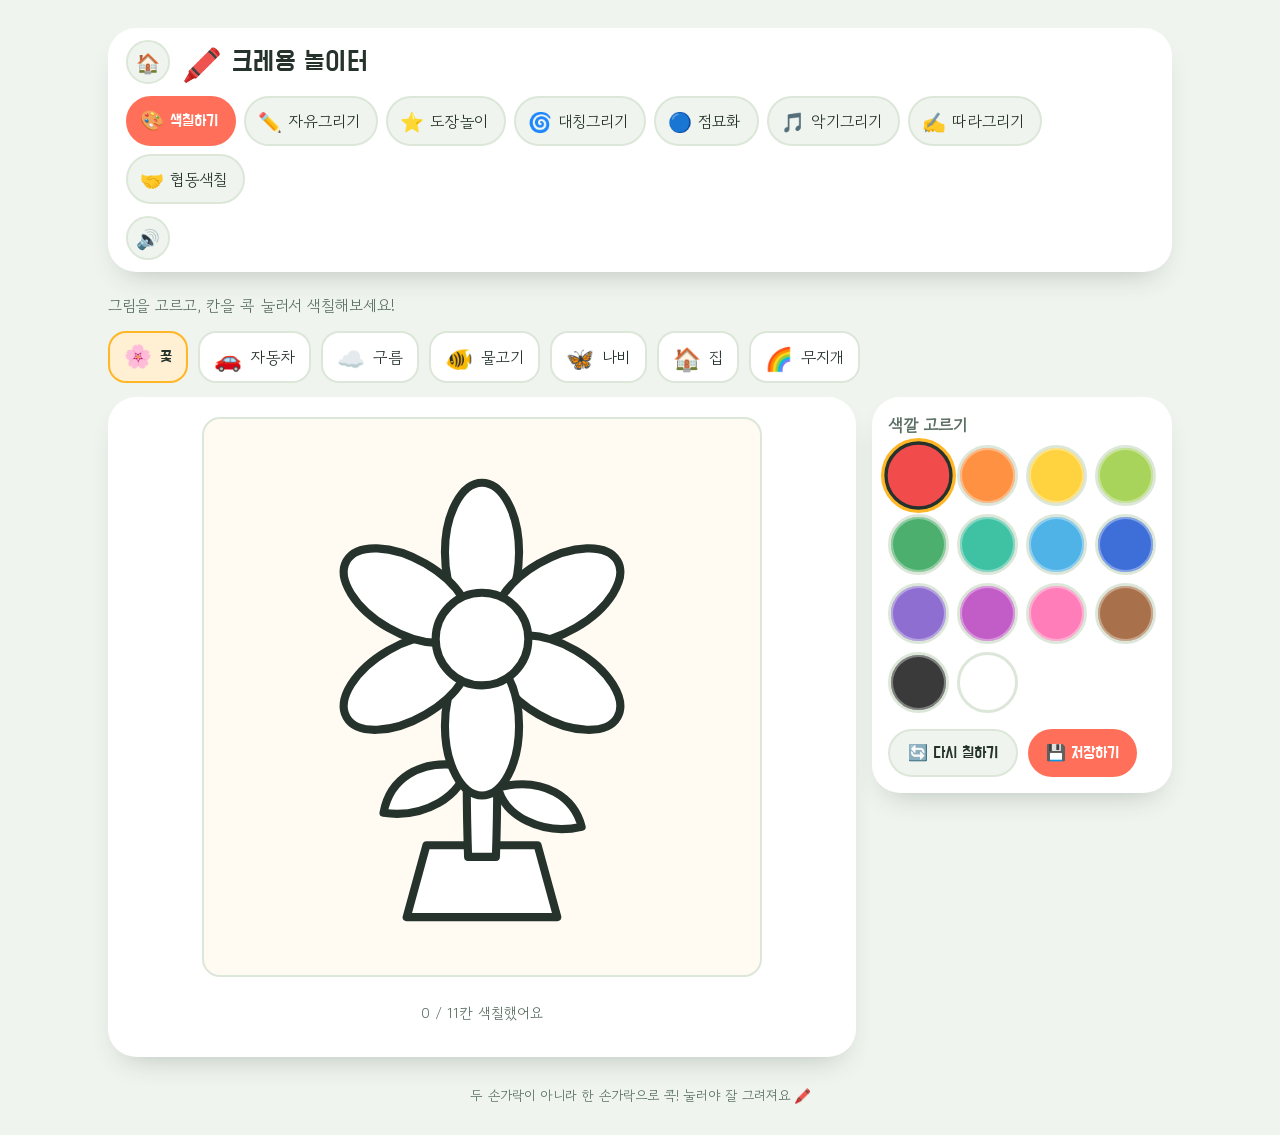
==== crayon-playground/index.html @ 21db5a87 "크레용 놀이터 — 예시 그림 4종과 5가지 미술 활동 추가 - 색칠하기: 물고기·나비·집·무지개 그림을 더해 7종으로 확장 - 대칭그리기: 2~10조각 카레이도스코프 방식으로 그리" ====
<!DOCTYPE html>
<html lang="ko">
<head>
<meta charset="utf-8" />
<meta name="viewport" content="width=device-width, initial-scale=1, viewport-fit=cover" />
<meta name="theme-color" content="#EFF5EE" />
<title>크레용 놀이터</title>
<meta name="description" content="색칠하기·자유그리기·도장놀이·대칭그리기·점묘화·악기그리기·따라그리기·협동색칠, 소리와 함께 즐기는 아이들 미술 놀이터" />
<link rel="icon" href="data:image/svg+xml,<svg xmlns='http://www.w3.org/2000/svg' viewBox='0 0 100 100'><text y='.9em' font-size='90'>🖍️</text></svg>" />
<link rel="preconnect" href="https://fonts.googleapis.com">
<link rel="preconnect" href="https://fonts.gstatic.com" crossorigin>
<link href="https://fonts.googleapis.com/css2?family=Do+Hyeon&family=Gowun+Dodum&display=swap" rel="stylesheet">
<style>
  :root {
    --bg: #EFF5EE;
    --surface: #FFFFFF;
    --paper: #FFFBF2;
    --ink: #26332C;
    --ink-soft: #5C6F65;
    --accent: #FF6F59;
    --accent-ink: #FFFFFF;
    --accent-2: #FFB627;
    --accent-3: #4EA8DE;
    --line: #DCE7D9;
    --shadow: 0 14px 30px -16px rgba(38,51,44,0.32);
    --radius-lg: 28px;
    --radius-md: 18px;
    --radius-sm: 12px;
  }

  @media (prefers-color-scheme: dark) {
    :root:not([data-theme="light"]) {
      --bg: #14201B;
      --surface: #1E2B24;
      --paper: #24322A;
      --ink: #ECF3EC;
      --ink-soft: #A7C0AE;
      --accent: #FF8468;
      --accent-ink: #1B1512;
      --accent-2: #FFC857;
      --accent-3: #6FC1F2;
      --line: #32463A;
      --shadow: 0 14px 30px -16px rgba(0,0,0,0.55);
    }
  }

  :root[data-theme="dark"] {
    --bg: #14201B;
    --surface: #1E2B24;
    --paper: #24322A;
    --ink: #ECF3EC;
    --ink-soft: #A7C0AE;
    --accent: #FF8468;
    --accent-ink: #1B1512;
    --accent-2: #FFC857;
    --accent-3: #6FC1F2;
    --line: #32463A;
    --shadow: 0 14px 30px -16px rgba(0,0,0,0.55);
  }

  * { box-sizing: border-box; }
  html { -webkit-tap-highlight-color: transparent; }

  body {
    margin: 0;
    min-height: 100vh;
    background: var(--bg);
    color: var(--ink);
    font-family: 'Gowun Dodum', 'Apple SD Gothic Neo', sans-serif;
    -webkit-font-smoothing: antialiased;
    touch-action: manipulation;
  }

  h1, h2, .display {
    font-family: 'Do Hyeon', 'Trebuchet MS', sans-serif;
    font-weight: 400;
    text-wrap: balance;
  }

  button { font-family: inherit; -webkit-tap-highlight-color: transparent; }

  :focus-visible { outline: 3px solid var(--accent-3); outline-offset: 2px; }

  .app {
    max-width: 1120px;
    margin: 0 auto;
    padding: clamp(12px, 2.5vw, 28px);
    display: flex;
    flex-direction: column;
    gap: clamp(14px, 2vw, 22px);
  }

  /* ---------- App bar ---------- */
  .appbar {
    display: flex;
    align-items: center;
    flex-wrap: wrap;
    gap: 12px;
    background: var(--surface);
    border-radius: var(--radius-lg);
    padding: 12px 18px;
    box-shadow: var(--shadow);
  }

  .brand { display: flex; align-items: center; gap: 10px; margin-right: auto; }
  .brand-icon { font-size: 2rem; line-height: 1; }
  .brand h1 { margin: 0; font-size: clamp(1.3rem, 2.6vw, 1.7rem); letter-spacing: 0.01em; }

  .tabs { display: flex; gap: 8px; flex-wrap: wrap; }

  .tab-btn {
    display: flex; align-items: center; gap: 6px;
    border: 2px solid var(--line); background: var(--bg); color: var(--ink);
    border-radius: 999px; padding: 9px 16px 9px 12px; font-size: 1rem; cursor: pointer;
    transition: transform .15s ease, background .15s ease, border-color .15s ease;
  }
  .tab-btn .ic { font-size: 1.2rem; }
  .tab-btn:hover { transform: translateY(-1px); }
  .tab-btn[aria-selected="true"] {
    background: var(--accent); color: var(--accent-ink); border-color: var(--accent);
    font-family: 'Do Hyeon', sans-serif;
  }

  .icon-btn {
    border: 2px solid var(--line); background: var(--bg); color: var(--ink);
    border-radius: 999px; width: 44px; height: 44px; font-size: 1.2rem;
    cursor: pointer; display: grid; place-items: center; text-decoration: none;
  }

  /* ---------- Panels ---------- */
  .panel { display: flex; flex-direction: column; gap: 14px; }
  .panel[hidden] { display: none; }

  .hint { margin: 0; color: var(--ink-soft); font-size: 0.98rem; }

  .picture-picker { display: flex; gap: 10px; flex-wrap: wrap; }

  .pic-btn {
    border: 2px solid var(--line); background: var(--surface); border-radius: var(--radius-md);
    padding: 8px 14px; display: flex; align-items: center; gap: 8px; cursor: pointer;
    font-size: 1rem; color: var(--ink);
  }
  .pic-btn .ic { font-size: 1.4rem; }
  .pic-btn[aria-pressed="true"] {
    border-color: var(--accent-2);
    background: color-mix(in srgb, var(--accent-2) 20%, var(--surface));
    font-family: 'Do Hyeon', sans-serif;
  }

  .turn-banner {
    align-self: flex-start;
    border: 2px solid var(--accent);
    background: color-mix(in srgb, var(--accent) 16%, var(--surface));
    border-radius: 999px;
    padding: 8px 18px;
    font-family: 'Do Hyeon', sans-serif;
    font-size: 1.05rem;
  }

  .workspace { display: grid; grid-template-columns: 1fr; gap: 16px; }
  @media (min-width: 880px) { .workspace { grid-template-columns: 1fr 300px; align-items: start; } }

  .stage-wrap {
    background: var(--surface); border-radius: var(--radius-lg); padding: clamp(10px, 2vw, 20px);
    box-shadow: var(--shadow); display: flex; flex-direction: column; align-items: center; gap: 10px;
  }

  .stage {
    width: 100%; max-width: 560px; aspect-ratio: 1 / 1; background: var(--paper);
    border-radius: var(--radius-md); overflow: hidden; display: block; border: 2px solid var(--line);
  }

  svg.stage-svg { width: 100%; height: 100%; display: block; cursor: pointer; }
  svg.stage-svg[hidden] { display: none; }
  .fillable { transition: fill .08s ease; }
  .fillable:hover { filter: brightness(0.96); }

  canvas.stage-canvas { width: 100%; height: 100%; display: block; touch-action: none; cursor: crosshair; }

  .progress { font-size: 0.92rem; color: var(--ink-soft); }

  .tray {
    background: var(--surface); border-radius: var(--radius-lg); padding: 16px;
    box-shadow: var(--shadow); display: flex; flex-direction: column; gap: 16px;
  }

  .tray-section h2 {
    margin: 0 0 8px; font-size: 1.05rem; color: var(--ink-soft);
    font-family: 'Gowun Dodum', sans-serif; font-weight: 700;
  }

  .swatches { display: grid; grid-template-columns: repeat(7, 1fr); gap: 8px; }
  @media (min-width: 880px) { .swatches { grid-template-columns: repeat(4, 1fr); } }

  .swatch {
    width: 100%; aspect-ratio: 1/1; border-radius: 50%; border: 3px solid var(--line);
    cursor: pointer; box-shadow: inset 0 0 0 2px rgba(255,255,255,0.35);
  }
  .swatch[aria-pressed="true"] {
    border-color: var(--ink); transform: scale(1.12); box-shadow: 0 0 0 3px var(--accent-2);
  }

  .size-row, .stamp-row { display: flex; gap: 10px; flex-wrap: wrap; }

  .size-btn {
    border: 2px solid var(--line); background: var(--bg); border-radius: var(--radius-sm);
    width: 52px; height: 52px; display: grid; place-items: center; cursor: pointer;
    font-family: 'Do Hyeon', sans-serif; font-size: 1.05rem; color: var(--ink);
  }
  .size-btn .dot { border-radius: 50%; background: var(--ink); }
  .size-btn[aria-pressed="true"] { border-color: var(--accent); background: color-mix(in srgb, var(--accent) 16%, var(--bg)); }

  .stamp-btn {
    border: 2px solid var(--line); background: var(--bg); border-radius: var(--radius-sm);
    width: 54px; height: 54px; font-size: 1.6rem; display: grid; place-items: center; cursor: pointer;
  }
  .stamp-btn[aria-pressed="true"] { border-color: var(--accent); background: color-mix(in srgb, var(--accent) 18%, var(--bg)); }

  .actions { display: flex; gap: 10px; flex-wrap: wrap; }

  .btn {
    border: none; border-radius: 999px; padding: 12px 18px; font-size: 1rem; cursor: pointer;
    display: inline-flex; align-items: center; gap: 8px; font-family: 'Do Hyeon', sans-serif;
  }
  .btn-primary { background: var(--accent); color: var(--accent-ink); }
  .btn-ghost { background: var(--bg); color: var(--ink); border: 2px solid var(--line); }
  .btn:disabled { opacity: 0.5; cursor: not-allowed; }
  .btn:active { transform: translateY(1px); }

  /* ---------- Toast ---------- */
  .toast {
    position: fixed; left: 50%; bottom: 22px; transform: translate(-50%, 12px);
    background: var(--ink); color: var(--paper); padding: 12px 20px; border-radius: 999px;
    font-size: 0.98rem; opacity: 0; pointer-events: none; transition: opacity .25s ease, transform .25s ease;
    z-index: 50; box-shadow: var(--shadow); max-width: 90vw; text-align: center;
  }
  .toast.show { opacity: 1; transform: translate(-50%, 0); }

  /* ---------- Confetti ---------- */
  #confetti-layer { position: fixed; inset: 0; pointer-events: none; overflow: hidden; z-index: 40; }
  .confetto { position: absolute; top: -20px; width: 10px; height: 14px; border-radius: 3px; animation: confetti-fall linear forwards; }
  @keyframes confetti-fall { to { transform: translateY(110vh) rotate(540deg); opacity: 0.9; } }

  @media (prefers-reduced-motion: reduce) {
    .confetto { animation: none; display: none; }
    * { transition-duration: 0.01ms !important; }
  }

  footer.credit { text-align: center; color: var(--ink-soft); font-size: 0.85rem; padding: 6px 0 2px; }
</style>
</head>
<body>

<div class="app">
  <header class="appbar">
    <a class="icon-btn" href="../index.html" aria-label="처음 화면으로 가기" title="처음 화면으로">🏠</a>
    <div class="brand">
      <span class="brand-icon" aria-hidden="true">🖍️</span>
      <h1>크레용 놀이터</h1>
    </div>
    <nav class="tabs" role="tablist" aria-label="미술 활동 고르기">
      <button class="tab-btn" role="tab" data-tab="color" aria-selected="true"><span class="ic">🎨</span>색칠하기</button>
      <button class="tab-btn" role="tab" data-tab="draw" aria-selected="false"><span class="ic">✏️</span>자유그리기</button>
      <button class="tab-btn" role="tab" data-tab="stamp" aria-selected="false"><span class="ic">⭐</span>도장놀이</button>
      <button class="tab-btn" role="tab" data-tab="symmetry" aria-selected="false"><span class="ic">🌀</span>대칭그리기</button>
      <button class="tab-btn" role="tab" data-tab="dot" aria-selected="false"><span class="ic">🔵</span>점묘화</button>
      <button class="tab-btn" role="tab" data-tab="music" aria-selected="false"><span class="ic">🎵</span>악기그리기</button>
      <button class="tab-btn" role="tab" data-tab="trace" aria-selected="false"><span class="ic">✍️</span>따라그리기</button>
      <button class="tab-btn" role="tab" data-tab="coop" aria-selected="false"><span class="ic">🤝</span>협동색칠</button>
    </nav>
    <button id="soundToggle" class="icon-btn" aria-pressed="true" aria-label="소리 켜기/끄기" title="소리 켜기/끄기">🔊</button>
  </header>

  <main>
    <!-- ===================== COLORING PANEL ===================== -->
    <section id="panel-color" class="panel" data-panel role="tabpanel">
      <p class="hint">그림을 고르고, 칸을 콕 눌러서 색칠해보세요!</p>
      <div class="picture-picker" id="colorPicPicker" role="group" aria-label="그림 고르기">
        <button class="pic-btn" data-pic="flower" aria-pressed="true"><span class="ic">🌸</span>꽃</button>
        <button class="pic-btn" data-pic="car" aria-pressed="false"><span class="ic">🚗</span>자동차</button>
        <button class="pic-btn" data-pic="cloud" aria-pressed="false"><span class="ic">☁️</span>구름</button>
        <button class="pic-btn" data-pic="fish" aria-pressed="false"><span class="ic">🐠</span>물고기</button>
        <button class="pic-btn" data-pic="butterfly" aria-pressed="false"><span class="ic">🦋</span>나비</button>
        <button class="pic-btn" data-pic="house" aria-pressed="false"><span class="ic">🏠</span>집</button>
        <button class="pic-btn" data-pic="rainbow" aria-pressed="false"><span class="ic">🌈</span>무지개</button>
      </div>

      <div class="workspace">
        <div class="stage-wrap">
          <div class="stage" id="colorStage">
            <!-- FLOWER -->
            <svg class="stage-svg" data-pic="flower" viewBox="0 0 480 480" xmlns="http://www.w3.org/2000/svg">
              <path class="fillable" d="M175,430 L305,430 L288,368 L192,368 Z" fill="#FFFFFF" stroke="#26332C" stroke-width="7" stroke-linejoin="round"/>
              <path class="fillable" d="M226,300 C185,292 160,312 155,340 C190,345 224,325 226,300 Z" fill="#FFFFFF" stroke="#26332C" stroke-width="7" stroke-linejoin="round"/>
              <path class="fillable" d="M254,318 C295,308 320,328 326,352 C292,360 258,342 254,318 Z" fill="#FFFFFF" stroke="#26332C" stroke-width="7" stroke-linejoin="round"/>
              <path class="fillable" d="M228,378 C226,320 226,260 232,205 C233,197 247,197 248,205 C254,260 254,320 252,378 Z" fill="#FFFFFF" stroke="#26332C" stroke-width="7" stroke-linejoin="round"/>
              <ellipse class="fillable" cx="240" cy="115" rx="32" ry="60" transform="rotate(0 240 190)" fill="#FFFFFF" stroke="#26332C" stroke-width="7"/>
              <ellipse class="fillable" cx="240" cy="115" rx="32" ry="60" transform="rotate(60 240 190)" fill="#FFFFFF" stroke="#26332C" stroke-width="7"/>
              <ellipse class="fillable" cx="240" cy="115" rx="32" ry="60" transform="rotate(120 240 190)" fill="#FFFFFF" stroke="#26332C" stroke-width="7"/>
              <ellipse class="fillable" cx="240" cy="115" rx="32" ry="60" transform="rotate(180 240 190)" fill="#FFFFFF" stroke="#26332C" stroke-width="7"/>
              <ellipse class="fillable" cx="240" cy="115" rx="32" ry="60" transform="rotate(240 240 190)" fill="#FFFFFF" stroke="#26332C" stroke-width="7"/>
              <ellipse class="fillable" cx="240" cy="115" rx="32" ry="60" transform="rotate(300 240 190)" fill="#FFFFFF" stroke="#26332C" stroke-width="7"/>
              <circle class="fillable" cx="240" cy="190" r="40" fill="#FFFFFF" stroke="#26332C" stroke-width="7"/>
            </svg>
            <!-- CAR -->
            <svg class="stage-svg" data-pic="car" viewBox="0 0 480 480" xmlns="http://www.w3.org/2000/svg" hidden>
              <rect class="fillable" x="70" y="230" width="340" height="110" rx="28" fill="#FFFFFF" stroke="#26332C" stroke-width="7"/>
              <path class="fillable" d="M150,230 L190,150 L300,150 L330,230 Z" fill="#FFFFFF" stroke="#26332C" stroke-width="7" stroke-linejoin="round"/>
              <path class="fillable" d="M160,225 L195,160 L238,160 L238,225 Z" fill="#FFFFFF" stroke="#26332C" stroke-width="6" stroke-linejoin="round"/>
              <path class="fillable" d="M242,225 L242,160 L285,160 L320,225 Z" fill="#FFFFFF" stroke="#26332C" stroke-width="6" stroke-linejoin="round"/>
              <rect class="fillable" x="402" y="288" width="26" height="38" rx="10" fill="#FFFFFF" stroke="#26332C" stroke-width="6"/>
              <rect class="fillable" x="44" y="288" width="26" height="38" rx="10" fill="#FFFFFF" stroke="#26332C" stroke-width="6"/>
              <circle class="fillable" cx="393" cy="270" r="14" fill="#FFFFFF" stroke="#26332C" stroke-width="6"/>
              <circle class="fillable" cx="150" cy="345" r="45" fill="#FFFFFF" stroke="#26332C" stroke-width="7"/>
              <circle class="fillable" cx="330" cy="345" r="45" fill="#FFFFFF" stroke="#26332C" stroke-width="7"/>
              <circle class="fillable" cx="150" cy="345" r="17" fill="#FFFFFF" stroke="#26332C" stroke-width="5"/>
              <circle class="fillable" cx="330" cy="345" r="17" fill="#FFFFFF" stroke="#26332C" stroke-width="5"/>
              <line x1="240" y1="230" x2="240" y2="340" stroke="#26332C" stroke-width="5"/>
            </svg>
            <!-- CLOUD -->
            <svg class="stage-svg" data-pic="cloud" viewBox="0 0 480 480" xmlns="http://www.w3.org/2000/svg" hidden>
              <rect class="fillable" x="0" y="0" width="480" height="480" fill="#FFFFFF" stroke="none"/>
              <path class="fillable" d="M0,430 C90,395 170,420 250,405 C330,390 410,415 480,398 L480,480 L0,480 Z" fill="#FFFFFF" stroke="#26332C" stroke-width="7" stroke-linejoin="round"/>
              <circle class="fillable" cx="390" cy="95" r="45" fill="#FFFFFF" stroke="#26332C" stroke-width="7"/>
              <g stroke="#26332C" stroke-width="6" stroke-linecap="round" fill="none">
                <line x1="445" y1="95" x2="462" y2="95"/>
                <line x1="429" y1="56" x2="441" y2="44"/>
                <line x1="390" y1="40" x2="390" y2="23"/>
                <line x1="351" y1="56" x2="339" y2="44"/>
                <line x1="335" y1="95" x2="318" y2="95"/>
                <line x1="351" y1="134" x2="339" y2="146"/>
                <line x1="390" y1="150" x2="390" y2="167"/>
                <line x1="429" y1="134" x2="441" y2="146"/>
              </g>
              <path class="fillable" d="M40,95 C30,95 25,80 35,73 C32,60 50,53 60,63 C72,53 88,63 82,77 C92,80 88,97 75,95 Z" fill="#FFFFFF" stroke="#26332C" stroke-width="6" stroke-linejoin="round"/>
              <path class="fillable" d="M150,60 C140,60 135,45 145,38 C142,25 160,18 170,28 C182,18 198,28 192,42 C202,45 198,62 185,60 Z" fill="#FFFFFF" stroke="#26332C" stroke-width="6" stroke-linejoin="round"/>
              <path class="fillable" d="M100,260 C68,260 52,228 68,203 C56,172 92,146 124,158 C132,116 190,104 217,136 C248,104 305,116 308,158 C344,152 376,180 364,216 C390,226 388,268 356,278 C356,304 322,314 296,302 L128,302 C90,308 68,286 100,260 Z" fill="#FFFFFF" stroke="#26332C" stroke-width="7" stroke-linejoin="round"/>
              <g stroke="#26332C" stroke-width="5" stroke-linecap="round" fill="none">
                <path d="M60,130 q8,-14 16,0 q8,-14 16,0"/>
                <path d="M300,60 q7,-12 14,0 q7,-12 14,0"/>
              </g>
            </svg>
            <!-- FISH -->
            <svg class="stage-svg" data-pic="fish" viewBox="0 0 480 480" xmlns="http://www.w3.org/2000/svg" hidden>
              <path class="fillable" d="M120,240 L60,190 L60,290 Z" fill="#FFFFFF" stroke="#26332C" stroke-width="7" stroke-linejoin="round"/>
              <path class="fillable" d="M120,240 C120,170 190,130 260,140 C330,150 380,190 400,240 C380,290 330,330 260,340 C190,350 120,310 120,240 Z" fill="#FFFFFF" stroke="#26332C" stroke-width="7" stroke-linejoin="round"/>
              <path class="fillable" d="M225,142 L250,95 L285,145 Z" fill="#FFFFFF" stroke="#26332C" stroke-width="6" stroke-linejoin="round"/>
              <path class="fillable" d="M225,338 L250,385 L285,335 Z" fill="#FFFFFF" stroke="#26332C" stroke-width="6" stroke-linejoin="round"/>
              <circle class="fillable" cx="340" cy="210" r="16" fill="#FFFFFF" stroke="#26332C" stroke-width="6"/>
              <circle cx="344" cy="210" r="6" fill="#26332C" stroke="none"/>
              <circle class="fillable" cx="420" cy="140" r="10" fill="#FFFFFF" stroke="#26332C" stroke-width="5"/>
              <circle class="fillable" cx="440" cy="112" r="6" fill="#FFFFFF" stroke="#26332C" stroke-width="4"/>
              <path d="M300,190 q22,50 0,100" stroke="#26332C" stroke-width="5" stroke-linecap="round" fill="none"/>
            </svg>
            <!-- BUTTERFLY -->
            <svg class="stage-svg" data-pic="butterfly" viewBox="0 0 480 480" xmlns="http://www.w3.org/2000/svg" hidden>
              <path class="fillable" d="M222,180 C160,120 70,140 60,210 C55,260 120,270 170,240 C200,225 218,200 222,180 Z" fill="#FFFFFF" stroke="#26332C" stroke-width="7" stroke-linejoin="round"/>
              <path class="fillable" d="M258,180 C320,120 410,140 420,210 C425,260 360,270 310,240 C280,225 262,200 258,180 Z" fill="#FFFFFF" stroke="#26332C" stroke-width="7" stroke-linejoin="round"/>
              <path class="fillable" d="M222,220 C170,230 110,270 100,320 C95,360 150,380 190,350 C210,335 220,270 222,220 Z" fill="#FFFFFF" stroke="#26332C" stroke-width="7" stroke-linejoin="round"/>
              <path class="fillable" d="M258,220 C310,230 370,270 380,320 C385,360 330,380 290,350 C270,335 260,270 258,220 Z" fill="#FFFFFF" stroke="#26332C" stroke-width="7" stroke-linejoin="round"/>
              <circle class="fillable" cx="130" cy="195" r="16" fill="#FFFFFF" stroke="#26332C" stroke-width="5"/>
              <circle class="fillable" cx="350" cy="195" r="16" fill="#FFFFFF" stroke="#26332C" stroke-width="5"/>
              <path class="fillable" d="M232,120 C226,120 222,130 222,150 L222,330 C222,350 226,360 232,360 L248,360 C254,360 258,350 258,330 L258,150 C258,130 254,120 248,120 Z" fill="#FFFFFF" stroke="#26332C" stroke-width="6" stroke-linejoin="round"/>
              <g stroke="#26332C" stroke-width="5" stroke-linecap="round" fill="none">
                <path d="M232,120 C226,100 210,90 195,85"/>
                <path d="M248,120 C254,100 270,90 285,85"/>
              </g>
              <circle cx="195" cy="85" r="6" fill="#26332C" stroke="none"/>
              <circle cx="285" cy="85" r="6" fill="#26332C" stroke="none"/>
            </svg>
            <!-- HOUSE -->
            <svg class="stage-svg" data-pic="house" viewBox="0 0 480 480" xmlns="http://www.w3.org/2000/svg" hidden>
              <rect class="fillable" x="0" y="400" width="480" height="80" fill="#FFFFFF" stroke="none"/>
              <circle class="fillable" cx="430" cy="260" r="40" fill="#FFFFFF" stroke="#26332C" stroke-width="6"/>
              <rect class="fillable" x="420" y="300" width="20" height="60" fill="#FFFFFF" stroke="#26332C" stroke-width="6"/>
              <rect class="fillable" x="110" y="220" width="260" height="180" fill="#FFFFFF" stroke="#26332C" stroke-width="7"/>
              <path class="fillable" d="M80,220 L240,100 L400,220 Z" fill="#FFFFFF" stroke="#26332C" stroke-width="7" stroke-linejoin="round"/>
              <rect class="fillable" x="310" y="120" width="36" height="70" fill="#FFFFFF" stroke="#26332C" stroke-width="6"/>
              <rect class="fillable" x="140" y="250" width="50" height="50" fill="#FFFFFF" stroke="#26332C" stroke-width="6"/>
              <rect class="fillable" x="290" y="250" width="50" height="50" fill="#FFFFFF" stroke="#26332C" stroke-width="6"/>
              <g stroke="#26332C" stroke-width="4" fill="none">
                <line x1="165" y1="250" x2="165" y2="300"/>
                <line x1="140" y1="275" x2="190" y2="275"/>
                <line x1="315" y1="250" x2="315" y2="300"/>
                <line x1="290" y1="275" x2="340" y2="275"/>
              </g>
              <rect class="fillable" x="215" y="310" width="50" height="90" rx="6" fill="#FFFFFF" stroke="#26332C" stroke-width="6"/>
              <circle cx="252" cy="355" r="5" fill="#26332C" stroke="none"/>
            </svg>
            <!-- RAINBOW -->
            <svg class="stage-svg" data-pic="rainbow" viewBox="0 0 480 480" xmlns="http://www.w3.org/2000/svg" hidden>
              <rect class="fillable" x="0" y="0" width="480" height="480" fill="#FFFFFF" stroke="none"/>
              <circle class="fillable" cx="400" cy="80" r="38" fill="#FFFFFF" stroke="#26332C" stroke-width="6"/>
              <path class="fillable" d="M60,90 C50,90 45,75 55,68 C52,55 70,48 80,58 C92,48 108,58 102,72 C112,75 108,92 95,90 Z" fill="#FFFFFF" stroke="#26332C" stroke-width="5" stroke-linejoin="round"/>
              <rect class="fillable" x="0" y="440" width="480" height="40" fill="#FFFFFF" stroke="#26332C" stroke-width="6"/>
              <path class="fillable" d="M20,440 A220,220 0 0 1 460,440 L436,440 A196,196 0 0 0 44,440 Z" fill="#FFFFFF" stroke="#26332C" stroke-width="5" stroke-linejoin="round"/>
              <path class="fillable" d="M44,440 A196,196 0 0 1 436,440 L412,440 A172,172 0 0 0 68,440 Z" fill="#FFFFFF" stroke="#26332C" stroke-width="5" stroke-linejoin="round"/>
              <path class="fillable" d="M68,440 A172,172 0 0 1 412,440 L388,440 A148,148 0 0 0 92,440 Z" fill="#FFFFFF" stroke="#26332C" stroke-width="5" stroke-linejoin="round"/>
              <path class="fillable" d="M92,440 A148,148 0 0 1 388,440 L364,440 A124,124 0 0 0 116,440 Z" fill="#FFFFFF" stroke="#26332C" stroke-width="5" stroke-linejoin="round"/>
              <path class="fillable" d="M116,440 A124,124 0 0 1 364,440 L340,440 A100,100 0 0 0 140,440 Z" fill="#FFFFFF" stroke="#26332C" stroke-width="5" stroke-linejoin="round"/>
              <path class="fillable" d="M140,440 A100,100 0 0 1 340,440 L316,440 A76,76 0 0 0 164,440 Z" fill="#FFFFFF" stroke="#26332C" stroke-width="5" stroke-linejoin="round"/>
            </svg>
          </div>
          <p class="progress" id="colorProgress">0 / 11칸 색칠했어요</p>
        </div>

        <div class="tray">
          <div class="tray-section">
            <h2>색깔 고르기</h2>
            <div class="swatches" id="colorSwatches" role="group" aria-label="색깔 고르기"></div>
          </div>
          <div class="tray-section actions">
            <button class="btn btn-ghost" id="colorReset">🔄 다시 칠하기</button>
            <button class="btn btn-primary" id="colorSave">💾 저장하기</button>
          </div>
        </div>
      </div>
    </section>

    <!-- ===================== FREE DRAW PANEL ===================== -->
    <section id="panel-draw" class="panel" data-panel role="tabpanel" hidden>
      <p class="hint">손가락으로 자유롭게 쓱쓱 그려보세요!</p>
      <div class="workspace">
        <div class="stage-wrap">
          <div class="stage" id="drawStage"><canvas class="stage-canvas" id="drawCanvas" width="960" height="960"></canvas></div>
        </div>
        <div class="tray">
          <div class="tray-section">
            <h2>색깔 고르기</h2>
            <div class="swatches" id="drawSwatches" role="group" aria-label="색깔 고르기"></div>
          </div>
          <div class="tray-section">
            <h2>굵기</h2>
            <div class="size-row" role="group" aria-label="붓 굵기">
              <button class="size-btn" data-size="6" aria-pressed="false" aria-label="가는 붓"><span class="dot" style="width:8px;height:8px"></span></button>
              <button class="size-btn" data-size="16" aria-pressed="true" aria-label="중간 붓"><span class="dot" style="width:16px;height:16px"></span></button>
              <button class="size-btn" data-size="30" aria-pressed="false" aria-label="굵은 붓"><span class="dot" style="width:28px;height:28px"></span></button>
              <button class="size-btn" id="eraserBtn" data-size="34" aria-pressed="false" aria-label="지우개">🧽</button>
            </div>
          </div>
          <div class="tray-section actions">
            <button class="btn btn-ghost" id="drawClear">🔄 지우기</button>
            <button class="btn btn-primary" id="drawSave">💾 저장하기</button>
          </div>
        </div>
      </div>
    </section>

    <!-- ===================== STAMP PANEL ===================== -->
    <section id="panel-stamp" class="panel" data-panel role="tabpanel" hidden>
      <p class="hint">도장을 고르고 화면을 콕콕 눌러서 찍어보세요!</p>
      <div class="workspace">
        <div class="stage-wrap">
          <div class="stage" id="stampStage"><canvas class="stage-canvas" id="stampCanvas" width="960" height="960"></canvas></div>
        </div>
        <div class="tray">
          <div class="tray-section">
            <h2>도장 고르기</h2>
            <div class="stamp-row" id="stampButtons" role="group" aria-label="도장 고르기"></div>
          </div>
          <div class="tray-section">
            <h2>배경 색칠하기</h2>
            <div class="swatches" id="stampSwatches" role="group" aria-label="배경 색깔"></div>
          </div>
          <div class="tray-section actions">
            <button class="btn btn-ghost" id="stampClear">🔄 지우기</button>
            <button class="btn btn-primary" id="stampSave">💾 저장하기</button>
          </div>
        </div>
      </div>
    </section>

    <!-- ===================== SYMMETRY / MANDALA PANEL ===================== -->
    <section id="panel-symmetry" class="panel" data-panel role="tabpanel" hidden>
      <p class="hint">한쪽에 그리면 반대쪽에도 똑같이 나타나요. 신기한 요술 그림이에요!</p>
      <div class="workspace">
        <div class="stage-wrap">
          <div class="stage" id="symStage"><canvas class="stage-canvas" id="symCanvas" width="960" height="960"></canvas></div>
        </div>
        <div class="tray">
          <div class="tray-section">
            <h2>색깔 고르기</h2>
            <div class="swatches" id="symSwatches" role="group" aria-label="색깔 고르기"></div>
          </div>
          <div class="tray-section">
            <h2>몇 조각으로 반짝일까요?</h2>
            <div class="size-row" role="group" aria-label="대칭 조각 수">
              <button class="size-btn sym-count-btn" data-count="2" aria-pressed="false">2</button>
              <button class="size-btn sym-count-btn" data-count="4" aria-pressed="false">4</button>
              <button class="size-btn sym-count-btn" data-count="6" aria-pressed="true">6</button>
              <button class="size-btn sym-count-btn" data-count="10" aria-pressed="false">10</button>
            </div>
          </div>
          <div class="tray-section actions">
            <button class="btn btn-ghost" id="symClear">🔄 지우기</button>
            <button class="btn btn-primary" id="symSave">💾 저장하기</button>
          </div>
        </div>
      </div>
    </section>

    <!-- ===================== POINTILLISM PANEL ===================== -->
    <section id="panel-dot" class="panel" data-panel role="tabpanel" hidden>
      <p class="hint">콕콕 점을 찍어서 그림을 완성해요!</p>
      <div class="workspace">
        <div class="stage-wrap">
          <div class="stage" id="dotStage"><canvas class="stage-canvas" id="dotCanvas" width="960" height="960"></canvas></div>
        </div>
        <div class="tray">
          <div class="tray-section">
            <h2>색깔 고르기</h2>
            <div class="swatches" id="dotSwatches" role="group" aria-label="색깔 고르기"></div>
          </div>
          <div class="tray-section">
            <h2>점 크기</h2>
            <div class="size-row" role="group" aria-label="점 크기">
              <button class="size-btn dot-size-btn" data-size="7" aria-pressed="false"><span class="dot" style="width:8px;height:8px"></span></button>
              <button class="size-btn dot-size-btn" data-size="13" aria-pressed="true"><span class="dot" style="width:16px;height:16px"></span></button>
              <button class="size-btn dot-size-btn" data-size="22" aria-pressed="false"><span class="dot" style="width:26px;height:26px"></span></button>
            </div>
          </div>
          <div class="tray-section actions">
            <button class="btn btn-ghost" id="dotClear">🔄 지우기</button>
            <button class="btn btn-primary" id="dotSave">💾 저장하기</button>
          </div>
        </div>
      </div>
    </section>

    <!-- ===================== MUSIC DRAWING PANEL ===================== -->
    <section id="panel-music" class="panel" data-panel role="tabpanel" hidden>
      <p class="hint">손가락을 움직이면 그림도 그려지고 소리도 나요. 나만의 악기예요!</p>
      <div class="workspace">
        <div class="stage-wrap">
          <div class="stage" id="musicStage"><canvas class="stage-canvas" id="musicCanvas" width="960" height="960"></canvas></div>
        </div>
        <div class="tray">
          <div class="tray-section actions">
            <button class="btn btn-ghost" id="musicClear">🔄 지우기</button>
            <button class="btn btn-primary" id="musicSave">💾 저장하기</button>
          </div>
        </div>
      </div>
    </section>

    <!-- ===================== TRACING PANEL ===================== -->
    <section id="panel-trace" class="panel" data-panel role="tabpanel" hidden>
      <p class="hint">점선을 따라 손가락으로 그어보세요. 다 그으면 소리로 칭찬해줘요!</p>
      <div class="picture-picker" id="tracePicker" role="group" aria-label="모양 고르기">
        <button class="pic-btn" data-shape="star" aria-pressed="true"><span class="ic">⭐</span>별</button>
        <button class="pic-btn" data-shape="heart" aria-pressed="false"><span class="ic">❤️</span>하트</button>
        <button class="pic-btn" data-shape="circle" aria-pressed="false"><span class="ic">⚪</span>동그라미</button>
        <button class="pic-btn" data-shape="spiral" aria-pressed="false"><span class="ic">🌀</span>소용돌이</button>
        <button class="pic-btn" data-shape="zigzag" aria-pressed="false"><span class="ic">〰️</span>지그재그</button>
      </div>
      <div class="workspace">
        <div class="stage-wrap">
          <div class="stage" id="traceStage"><canvas class="stage-canvas" id="traceCanvas" width="960" height="960"></canvas></div>
        </div>
        <div class="tray">
          <div class="tray-section">
            <h2>펜 색깔</h2>
            <div class="swatches" id="traceSwatches" role="group" aria-label="펜 색깔"></div>
          </div>
          <div class="tray-section actions">
            <button class="btn btn-ghost" id="traceClear">🔄 다시 하기</button>
            <button class="btn btn-primary" id="traceSave">💾 저장하기</button>
          </div>
        </div>
      </div>
    </section>

    <!-- ===================== COOPERATIVE COLORING PANEL ===================== -->
    <section id="panel-coop" class="panel" data-panel role="tabpanel" hidden>
      <p class="hint">둘이서 번갈아 가며 한 칸씩 색칠해요. 친구 차례를 기다려 줘요!</p>
      <div class="turn-banner" id="turnBanner">1️⃣ 번 친구 차례예요!</div>
      <div class="picture-picker" id="coopPicPicker" role="group" aria-label="그림 고르기"></div>
      <div class="workspace">
        <div class="stage-wrap">
          <div class="stage" id="coopStage"></div>
          <p class="progress" id="coopProgress">0 / 0칸 색칠했어요</p>
        </div>
        <div class="tray">
          <div class="tray-section">
            <h2>색깔 고르기</h2>
            <div class="swatches" id="coopSwatches" role="group" aria-label="색깔 고르기"></div>
          </div>
          <div class="tray-section actions">
            <button class="btn btn-ghost" id="coopReset">🔄 다시 칠하기</button>
            <button class="btn btn-primary" id="coopSave">💾 저장하기</button>
          </div>
        </div>
      </div>
    </section>
  </main>

  <footer class="credit">두 손가락이 아니라 한 손가락으로 콕! 눌러야 잘 그려져요 🖍️</footer>
</div>

<div class="toast" id="toast" aria-live="polite"></div>
<div id="confetti-layer" aria-hidden="true"></div>

<script>
(function () {
  "use strict";

  /* ================= Crayon palette ================= */
  var CRAYONS = [
    {name:'빨강', hex:'#F14B4B'}, {name:'주황', hex:'#FF9142'},
    {name:'노랑', hex:'#FFD23F'}, {name:'연두', hex:'#A8D45C'},
    {name:'초록', hex:'#4CAF6D'}, {name:'민트', hex:'#3FC1A3'},
    {name:'하늘', hex:'#4FB3E8'}, {name:'파랑', hex:'#3E6FD9'},
    {name:'보라', hex:'#8E6FD1'}, {name:'자주', hex:'#C25CC7'},
    {name:'분홍', hex:'#FF7EB9'}, {name:'갈색', hex:'#A9714B'},
    {name:'검정', hex:'#3A3A3A'}, {name:'하양', hex:'#FFFFFF'}
  ];
  var PENTATONIC = [523.25, 587.33, 659.25, 783.99, 880.00, 1046.5];

  /* ================= Sound engine ================= */
  var audioCtx = null, muted = (localStorage.getItem('crayon-muted') === '1');
  function ensureAudio() {
    if (!audioCtx) {
      var AC = window.AudioContext || window.webkitAudioContext;
      audioCtx = new AC();
    }
    if (audioCtx.state === 'suspended') audioCtx.resume();
    return audioCtx;
  }
  function playTone(opts) {
    if (muted) return;
    var ctx = ensureAudio();
    var t0 = ctx.currentTime + (opts.delay || 0);
    var osc = ctx.createOscillator();
    var g = ctx.createGain();
    osc.type = opts.type || 'sine';
    osc.frequency.setValueAtTime(opts.freq, t0);
    if (opts.sweepTo) osc.frequency.exponentialRampToValueAtTime(opts.sweepTo, t0 + opts.duration);
    g.gain.setValueAtTime(0.0001, t0);
    g.gain.linearRampToValueAtTime(opts.gain || 0.15, t0 + 0.015);
    g.gain.exponentialRampToValueAtTime(0.0001, t0 + opts.duration);
    osc.connect(g).connect(ctx.destination);
    osc.start(t0);
    osc.stop(t0 + opts.duration + 0.03);
  }
  function playPop() {
    playTone({ freq: PENTATONIC[Math.floor(Math.random() * PENTATONIC.length)], duration: 0.22, type: 'triangle', gain: 0.18 });
  }
  function playClick() { playTone({ freq: 1100, duration: 0.05, type: 'square', gain: 0.06 }); }
  function playBoing(offset) {
    var base = 300 + (offset || 0) * 18;
    playTone({ freq: base, duration: 0.16, type: 'sine', gain: 0.2, sweepTo: base * 2 });
  }
  function playCheer() {
    [1, 2, 3, 4].forEach(function (i, idx) {
      playTone({ freq: PENTATONIC[i], duration: 0.24, type: 'triangle', gain: 0.2, delay: idx * 0.1 });
    });
  }
  function playSparkle() {
    playTone({ freq: 1568, duration: 0.12, type: 'sine', gain: 0.12 });
    playTone({ freq: 2093, duration: 0.14, type: 'sine', gain: 0.1, delay: 0.05 });
  }
  function playDot() {
    playTone({ freq: 900 + Math.random() * 400, duration: 0.07, type: 'sine', gain: 0.12 });
  }
  function playChime() {
    playTone({ freq: 784, duration: 0.12, type: 'sine', gain: 0.16 });
    playTone({ freq: 988, duration: 0.16, type: 'sine', gain: 0.16, delay: 0.1 });
  }
  function playWellDone() {
    playTone({ freq: 659.25, duration: 0.14, type: 'triangle', gain: 0.18 });
    playTone({ freq: 880, duration: 0.2, type: 'triangle', gain: 0.2, delay: 0.09 });
  }

  var noiseBuffer = null;
  function getNoiseBuffer(ctx) {
    if (noiseBuffer) return noiseBuffer;
    var len = ctx.sampleRate * 1;
    var buf = ctx.createBuffer(1, len, ctx.sampleRate);
    var data = buf.getChannelData(0);
    for (var i = 0; i < len; i++) data[i] = Math.random() * 2 - 1;
    noiseBuffer = buf;
    return buf;
  }
  var scribbleSrc = null, scribbleFilter = null, scribbleGain = null;
  function startScribble() {
    if (muted) return;
    var ctx = ensureAudio();
    if (scribbleSrc) return;
    scribbleSrc = ctx.createBufferSource();
    scribbleSrc.buffer = getNoiseBuffer(ctx);
    scribbleSrc.loop = true;
    scribbleFilter = ctx.createBiquadFilter();
    scribbleFilter.type = 'bandpass';
    scribbleFilter.frequency.value = 900;
    scribbleFilter.Q.value = 1.1;
    scribbleGain = ctx.createGain();
    scribbleGain.gain.setValueAtTime(0.0001, ctx.currentTime);
    scribbleGain.gain.linearRampToValueAtTime(0.045, ctx.currentTime + 0.06);
    scribbleSrc.connect(scribbleFilter).connect(scribbleGain).connect(ctx.destination);
    scribbleSrc.start();
  }
  function updateScribble(speed) {
    if (!scribbleFilter || !audioCtx) return;
    var f = 650 + Math.min(speed * 30, 900);
    scribbleFilter.frequency.setTargetAtTime(f, audioCtx.currentTime, 0.05);
  }
  function stopScribble() {
    if (!scribbleSrc) return;
    var src = scribbleSrc, g = scribbleGain, ctx = audioCtx;
    scribbleSrc = null; scribbleFilter = null; scribbleGain = null;
    if (ctx && g) g.gain.setTargetAtTime(0.0001, ctx.currentTime, 0.03);
    setTimeout(function () { try { src.stop(); src.disconnect(); g.disconnect(); } catch (e) {} }, 150);
  }

  var soundToggle = document.getElementById('soundToggle');
  function refreshSoundBtn() {
    soundToggle.textContent = muted ? '🔇' : '🔊';
    soundToggle.setAttribute('aria-pressed', String(!muted));
  }
  refreshSoundBtn();
  soundToggle.addEventListener('click', function () {
    muted = !muted;
    localStorage.setItem('crayon-muted', muted ? '1' : '0');
    refreshSoundBtn();
    if (muted) stopScribble(); else playClick();
  });

  /* ================= Toast ================= */
  var toastEl = document.getElementById('toast');
  var toastTimer = null;
  function showToast(msg) {
    toastEl.textContent = msg;
    toastEl.classList.add('show');
    clearTimeout(toastTimer);
    toastTimer = setTimeout(function () { toastEl.classList.remove('show'); }, 2200);
  }

  /* ================= Confetti ================= */
  var confettiLayer = document.getElementById('confetti-layer');
  var reduceMotion = window.matchMedia('(prefers-reduced-motion: reduce)').matches;
  function burstConfetti() {
    if (reduceMotion) return;
    var colors = CRAYONS.map(function (c) { return c.hex; });
    for (var i = 0; i < 26; i++) {
      var el = document.createElement('div');
      el.className = 'confetto';
      el.style.left = (Math.random() * 100) + 'vw';
      el.style.background = colors[Math.floor(Math.random() * colors.length)];
      var dur = 1.6 + Math.random() * 1.2;
      el.style.animationDuration = dur + 's';
      el.style.animationDelay = (Math.random() * 0.4) + 's';
      confettiLayer.appendChild(el);
      (function (node, total) { setTimeout(function () { node.remove(); }, total * 1000 + 500); })(el, dur);
    }
  }

  /* ================= Save to device (plain static site — no host runtime) ================= */
  function saveHint() {
    var ua = navigator.userAgent || '';
    if (/iPad|iPhone|iPod/.test(ua)) return '(아이패드는 "파일" 앱 → "다운로드" 폴더예요)';
    if (/Android/.test(ua)) return '(안드로이드는 "내 파일" 앱 → "Download" 폴더예요)';
    return '(다운로드 폴더에 있어요)';
  }
  function saveBlob(blob, filename) {
    try {
      var url = URL.createObjectURL(blob);
      var a = document.createElement('a');
      a.href = url;
      a.download = filename;
      document.body.appendChild(a);
      a.click();
      document.body.removeChild(a);
      setTimeout(function () { URL.revokeObjectURL(url); }, 2000);
      showToast('저장했어요! 📥 ' + saveHint());
    } catch (e) {
      showToast('저장하지 못했어요. 다시 시도해볼까요?');
    }
  }

  /* ================= Tabs ================= */
  var tabBtns = Array.prototype.slice.call(document.querySelectorAll('.tab-btn'));
  var panels = {
    color: document.getElementById('panel-color'),
    draw: document.getElementById('panel-draw'),
    stamp: document.getElementById('panel-stamp'),
    symmetry: document.getElementById('panel-symmetry'),
    dot: document.getElementById('panel-dot'),
    music: document.getElementById('panel-music'),
    trace: document.getElementById('panel-trace'),
    coop: document.getElementById('panel-coop')
  };
  tabBtns.forEach(function (btn) {
    btn.addEventListener('click', function () {
      var tab = btn.getAttribute('data-tab');
      tabBtns.forEach(function (b) { b.setAttribute('aria-selected', String(b === btn)); });
      Object.keys(panels).forEach(function (key) { panels[key].hidden = key !== tab; });
      stopScribble();
      isDrawing = false; symDrawing = false; dotDrawing = false; musicPlaying = false; traceDrawing = false;
      playClick();
    });
  });

  /* ================= Swatch factory ================= */
  function buildSwatches(container, onPick, initialHex) {
    container.innerHTML = '';
    var buttons = [];
    CRAYONS.forEach(function (c) {
      var b = document.createElement('button');
      b.className = 'swatch';
      b.style.background = c.hex;
      b.setAttribute('aria-label', c.name);
      b.setAttribute('aria-pressed', String(c.hex === initialHex));
      b.addEventListener('click', function () {
        buttons.forEach(function (x) { x.setAttribute('aria-pressed', 'false'); });
        b.setAttribute('aria-pressed', 'true');
        playClick();
        onPick(c.hex);
      });
      buttons.push(b);
      container.appendChild(b);
    });
  }

  function canvasPoint(canvas, e) {
    var rect = canvas.getBoundingClientRect();
    var x = (e.clientX - rect.left) * (canvas.width / rect.width);
    var y = (e.clientY - rect.top) * (canvas.height / rect.height);
    return { x: x, y: y };
  }
  function fillPaper(ctx, canvas) {
    ctx.fillStyle = '#FFFBF2';
    ctx.fillRect(0, 0, canvas.width, canvas.height);
  }

  /* ================= Shared coloring-gallery engine (색칠하기 + 협동색칠) ================= */
  function saveSvgAsPng(svg, filename) {
    var clone = svg.cloneNode(true);
    clone.removeAttribute('hidden');
    clone.setAttribute('xmlns', 'http://www.w3.org/2000/svg');
    var scale = 2, w = 480 * scale, h = 480 * scale;
    clone.setAttribute('width', w);
    clone.setAttribute('height', h);
    var svgStr = new XMLSerializer().serializeToString(clone);
    var svgBlob = new Blob([svgStr], { type: 'image/svg+xml;charset=utf-8' });
    var url = URL.createObjectURL(svgBlob);
    var img = new Image();
    img.onload = function () {
      var canvas = document.createElement('canvas');
      canvas.width = w; canvas.height = h;
      var ctx = canvas.getContext('2d');
      ctx.fillStyle = '#FFFBF2';
      ctx.fillRect(0, 0, w, h);
      ctx.drawImage(img, 0, 0, w, h);
      URL.revokeObjectURL(url);
      canvas.toBlob(function (blob) { if (blob) saveBlob(blob, filename); }, 'image/png');
    };
    img.onerror = function () { URL.revokeObjectURL(url); showToast('저장하지 못했어요.'); };
    img.src = url;
  }

  function setupColoringStage(pickerEl, stageEl, progressEl, getColor, onComplete, onFill) {
    var picBtns = Array.prototype.slice.call(pickerEl.querySelectorAll('.pic-btn'));
    var svgs = Array.prototype.slice.call(stageEl.querySelectorAll('.stage-svg'));
    // Note: SVGElement's `hidden` IDL property does not reliably reflect the
    // content attribute in every browser, so the attribute is set directly.
    function activeSvg() { return svgs.filter(function (s) { return !s.hasAttribute('hidden'); })[0] || svgs[0]; }
    function updateProgress() {
      var svg = activeSvg();
      var cells = svg.querySelectorAll('.fillable');
      var touched = 0;
      cells.forEach(function (c) { if (c.dataset.touched === '1') touched++; });
      progressEl.textContent = touched + ' / ' + cells.length + '칸 색칠했어요';
      if (touched === cells.length && cells.length > 0 && onComplete) onComplete();
    }
    picBtns.forEach(function (btn) {
      btn.addEventListener('click', function () {
        var pic = btn.getAttribute('data-pic');
        picBtns.forEach(function (b) { b.setAttribute('aria-pressed', String(b === btn)); });
        svgs.forEach(function (s) {
          if (s.getAttribute('data-pic') === pic) s.removeAttribute('hidden');
          else s.setAttribute('hidden', '');
        });
        playClick();
        updateProgress();
      });
    });
    svgs.forEach(function (svg) {
      svg.addEventListener('click', function (e) {
        var target = e.target;
        if (!target.classList || !target.classList.contains('fillable')) return;
        target.setAttribute('fill', getColor());
        target.dataset.touched = '1';
        playPop();
        if (onFill) onFill(target);
        updateProgress();
      });
    });
    updateProgress();
    return {
      activeSvg: activeSvg,
      updateProgress: updateProgress,
      resetActive: function () {
        activeSvg().querySelectorAll('.fillable').forEach(function (c) { c.setAttribute('fill', '#FFFFFF'); delete c.dataset.touched; });
        updateProgress();
      }
    };
  }

  /* ---- 색칠하기 ---- */
  var colorCurrent = '#F14B4B';
  buildSwatches(document.getElementById('colorSwatches'), function (hex) { colorCurrent = hex; }, colorCurrent);
  var colorGallery = setupColoringStage(
    document.getElementById('colorPicPicker'),
    document.getElementById('colorStage'),
    document.getElementById('colorProgress'),
    function () { return colorCurrent; },
    function () { showToast('우와, 다 색칠했어요! 🎉'); burstConfetti(); playCheer(); }
  );
  document.getElementById('colorReset').addEventListener('click', function () { colorGallery.resetActive(); playClick(); });
  document.getElementById('colorSave').addEventListener('click', function () { saveSvgAsPng(colorGallery.activeSvg(), '나의_색칠그림.png'); });

  /* ---- 협동색칠 (같은 그림을 복제해서 둘이 번갈아 칠하기) ---- */
  var coopColor = '#F14B4B';
  buildSwatches(document.getElementById('coopSwatches'), function (hex) { coopColor = hex; }, coopColor);

  var coopPickerEl = document.getElementById('coopPicPicker');
  var mainPickerEl = document.getElementById('colorPicPicker');
  Array.prototype.forEach.call(mainPickerEl.children, function (btn) { coopPickerEl.appendChild(btn.cloneNode(true)); });

  var coopStageEl = document.getElementById('coopStage');
  Array.prototype.forEach.call(document.getElementById('colorStage').children, function (svg) { coopStageEl.appendChild(svg.cloneNode(true)); });
  Array.prototype.forEach.call(coopStageEl.querySelectorAll('[id]'), function (el) { el.removeAttribute('id'); });

  var currentPlayer = 1;
  var turnBanner = document.getElementById('turnBanner');
  function updateTurnBanner() {
    turnBanner.textContent = currentPlayer === 1 ? '1️⃣ 번 친구 차례예요!' : '2️⃣ 번 친구 차례예요!';
    turnBanner.style.borderColor = currentPlayer === 1 ? 'var(--accent)' : 'var(--accent-3)';
    turnBanner.style.background = currentPlayer === 1
      ? 'color-mix(in srgb, var(--accent) 18%, var(--surface))'
      : 'color-mix(in srgb, var(--accent-3) 18%, var(--surface))';
  }
  updateTurnBanner();

  var coopGallery = setupColoringStage(
    coopPickerEl, coopStageEl, document.getElementById('coopProgress'),
    function () { return coopColor; },
    function () { showToast('함께 완성했어요! 🎉👏'); burstConfetti(); playCheer(); },
    function () { currentPlayer = currentPlayer === 1 ? 2 : 1; updateTurnBanner(); playChime(); }
  );
  document.getElementById('coopReset').addEventListener('click', function () {
    coopGallery.resetActive(); currentPlayer = 1; updateTurnBanner(); playClick();
  });
  document.getElementById('coopSave').addEventListener('click', function () { saveSvgAsPng(coopGallery.activeSvg(), '함께_색칠한_그림.png'); });

  /* ================= FREE DRAW TAB ================= */
  var drawCanvas = document.getElementById('drawCanvas');
  var dctx = drawCanvas.getContext('2d');
  fillPaper(dctx, drawCanvas);
  dctx.lineCap = 'round';
  dctx.lineJoin = 'round';

  var drawColor = '#3E6FD9';
  buildSwatches(document.getElementById('drawSwatches'), function (hex) {
    drawColor = hex; eraserOn = false;
    document.getElementById('eraserBtn').setAttribute('aria-pressed', 'false');
  }, drawColor);

  var brushSize = 16, eraserOn = false;
  var sizeBtns = Array.prototype.slice.call(document.querySelectorAll('#panel-draw .size-btn'));
  sizeBtns.forEach(function (b) {
    b.addEventListener('click', function () {
      sizeBtns.forEach(function (x) { x.setAttribute('aria-pressed', 'false'); });
      b.setAttribute('aria-pressed', 'true');
      brushSize = parseInt(b.getAttribute('data-size'), 10);
      eraserOn = b.id === 'eraserBtn';
      playClick();
    });
  });

  var isDrawing = false, lastPt = null, lastT = 0;
  drawCanvas.addEventListener('pointerdown', function (e) {
    isDrawing = true;
    drawCanvas.setPointerCapture(e.pointerId);
    lastPt = canvasPoint(drawCanvas, e);
    lastT = performance.now();
    dctx.beginPath();
    dctx.moveTo(lastPt.x, lastPt.y);
    startScribble();
  });
  drawCanvas.addEventListener('pointermove', function (e) {
    if (!isDrawing) return;
    var pt = canvasPoint(drawCanvas, e);
    var now = performance.now();
    var dt = Math.max(1, now - lastT);
    var dist = Math.hypot(pt.x - lastPt.x, pt.y - lastPt.y);
    updateScribble(dist / dt);
    dctx.strokeStyle = eraserOn ? '#FFFBF2' : drawColor;
    dctx.lineWidth = brushSize * 2;
    dctx.lineTo(pt.x, pt.y);
    dctx.stroke();
    lastPt = pt; lastT = now;
  });
  function endDrawStroke() { if (isDrawing) { isDrawing = false; stopScribble(); } }
  drawCanvas.addEventListener('pointerup', endDrawStroke);
  drawCanvas.addEventListener('pointerleave', endDrawStroke);
  drawCanvas.addEventListener('pointercancel', endDrawStroke);

  document.getElementById('drawClear').addEventListener('click', function () { fillPaper(dctx, drawCanvas); playClick(); });
  document.getElementById('drawSave').addEventListener('click', function () {
    drawCanvas.toBlob(function (blob) { if (blob) saveBlob(blob, '나의_자유그림.png'); }, 'image/png');
  });

  /* ================= STAMP TAB ================= */
  var stampCanvas = document.getElementById('stampCanvas');
  var sctx = stampCanvas.getContext('2d');
  fillPaper(sctx, stampCanvas);

  var STAMPS = ['⭐','🌸','🚗','☁️','❤️','🌈','☀️','🦋','🍎','🐝'];
  var currentStampIndex = 0;
  var stampButtonsEl = document.getElementById('stampButtons');
  STAMPS.forEach(function (emoji, idx) {
    var b = document.createElement('button');
    b.className = 'stamp-btn';
    b.textContent = emoji;
    b.setAttribute('aria-pressed', String(idx === 0));
    b.addEventListener('click', function () {
      Array.prototype.forEach.call(stampButtonsEl.children, function (c) { c.setAttribute('aria-pressed', 'false'); });
      b.setAttribute('aria-pressed', 'true');
      currentStampIndex = idx;
      playClick();
    });
    stampButtonsEl.appendChild(b);
  });

  buildSwatches(document.getElementById('stampSwatches'), function (hex) {
    sctx.fillStyle = hex;
    sctx.fillRect(0, 0, stampCanvas.width, stampCanvas.height);
  }, null);

  stampCanvas.addEventListener('pointerdown', function (e) {
    var pt = canvasPoint(stampCanvas, e);
    var emoji = STAMPS[currentStampIndex];
    var size = 70 + Math.random() * 40;
    var angle = (Math.random() * 36 - 18) * Math.PI / 180;
    sctx.save();
    sctx.translate(pt.x, pt.y);
    sctx.rotate(angle);
    sctx.font = size + 'px sans-serif';
    sctx.textAlign = 'center';
    sctx.textBaseline = 'middle';
    sctx.fillText(emoji, 0, 0);
    sctx.restore();
    playBoing(currentStampIndex);
  });

  document.getElementById('stampClear').addEventListener('click', function () { fillPaper(sctx, stampCanvas); playClick(); });
  document.getElementById('stampSave').addEventListener('click', function () {
    stampCanvas.toBlob(function (blob) { if (blob) saveBlob(blob, '나의_도장그림.png'); }, 'image/png');
  });

  /* ================= SYMMETRY / MANDALA TAB ================= */
  var symCanvas = document.getElementById('symCanvas');
  var xctx = symCanvas.getContext('2d');
  fillPaper(xctx, symCanvas);
  xctx.lineCap = 'round'; xctx.lineJoin = 'round';

  var symColor = '#8E6FD1';
  buildSwatches(document.getElementById('symSwatches'), function (hex) { symColor = hex; }, symColor);

  var symCount = 6;
  Array.prototype.slice.call(document.querySelectorAll('.sym-count-btn')).forEach(function (b) {
    b.addEventListener('click', function () {
      Array.prototype.forEach.call(b.parentNode.children, function (x) { x.setAttribute('aria-pressed', 'false'); });
      b.setAttribute('aria-pressed', 'true');
      symCount = parseInt(b.getAttribute('data-count'), 10);
      playClick();
    });
  });

  var symCx = 480, symCy = 480;
  function rotatePoint(pt, angle) {
    var dx = pt.x - symCx, dy = pt.y - symCy;
    var cos = Math.cos(angle), sin = Math.sin(angle);
    return { x: symCx + dx * cos - dy * sin, y: symCy + dx * sin + dy * cos };
  }
  function reflectPoint(pt) { return { x: symCx - (pt.x - symCx), y: pt.y }; }
  function drawMirroredSegment(from, to) {
    xctx.strokeStyle = symColor;
    xctx.lineWidth = 8;
    for (var k = 0; k < symCount; k++) {
      var angle = (Math.PI * 2 / symCount) * k;
      var p1 = rotatePoint(from, angle), p2 = rotatePoint(to, angle);
      xctx.beginPath(); xctx.moveTo(p1.x, p1.y); xctx.lineTo(p2.x, p2.y); xctx.stroke();
      var p1r = rotatePoint(reflectPoint(from), angle), p2r = rotatePoint(reflectPoint(to), angle);
      xctx.beginPath(); xctx.moveTo(p1r.x, p1r.y); xctx.lineTo(p2r.x, p2r.y); xctx.stroke();
    }
  }

  var symDrawing = false, symLast = null, symLastT = 0;
  symCanvas.addEventListener('pointerdown', function (e) {
    symDrawing = true;
    symCanvas.setPointerCapture(e.pointerId);
    symLast = canvasPoint(symCanvas, e);
    symLastT = performance.now();
    playSparkle();
    startScribble();
  });
  symCanvas.addEventListener('pointermove', function (e) {
    if (!symDrawing) return;
    var pt = canvasPoint(symCanvas, e);
    var now = performance.now();
    var dt = Math.max(1, now - symLastT);
    var dist = Math.hypot(pt.x - symLast.x, pt.y - symLast.y);
    updateScribble(dist / dt);
    drawMirroredSegment(symLast, pt);
    symLast = pt; symLastT = now;
  });
  function endSym() { if (symDrawing) { symDrawing = false; stopScribble(); } }
  symCanvas.addEventListener('pointerup', endSym);
  symCanvas.addEventListener('pointerleave', endSym);
  symCanvas.addEventListener('pointercancel', endSym);

  document.getElementById('symClear').addEventListener('click', function () { fillPaper(xctx, symCanvas); playClick(); });
  document.getElementById('symSave').addEventListener('click', function () {
    symCanvas.toBlob(function (blob) { if (blob) saveBlob(blob, '나의_대칭그림.png'); }, 'image/png');
  });

  /* ================= POINTILLISM TAB ================= */
  var dotCanvas = document.getElementById('dotCanvas');
  var octx = dotCanvas.getContext('2d');
  fillPaper(octx, dotCanvas);

  var dotColor = '#FF9142';
  buildSwatches(document.getElementById('dotSwatches'), function (hex) { dotColor = hex; }, dotColor);

  var dotSize = 13;
  Array.prototype.slice.call(document.querySelectorAll('.dot-size-btn')).forEach(function (b) {
    b.addEventListener('click', function () {
      Array.prototype.forEach.call(b.parentNode.children, function (x) { x.setAttribute('aria-pressed', 'false'); });
      b.setAttribute('aria-pressed', 'true');
      dotSize = parseInt(b.getAttribute('data-size'), 10);
      playClick();
    });
  });

  function stampDot(pt) {
    octx.beginPath();
    octx.fillStyle = dotColor;
    octx.arc(pt.x, pt.y, dotSize, 0, Math.PI * 2);
    octx.fill();
    playDot();
  }

  var dotDrawing = false, dotLastPt = null;
  dotCanvas.addEventListener('pointerdown', function (e) {
    dotDrawing = true;
    dotCanvas.setPointerCapture(e.pointerId);
    var pt = canvasPoint(dotCanvas, e);
    stampDot(pt);
    dotLastPt = pt;
  });
  dotCanvas.addEventListener('pointermove', function (e) {
    if (!dotDrawing) return;
    var pt = canvasPoint(dotCanvas, e);
    var dist = Math.hypot(pt.x - dotLastPt.x, pt.y - dotLastPt.y);
    if (dist > dotSize * 1.6) { stampDot(pt); dotLastPt = pt; }
  });
  function endDot() { dotDrawing = false; }
  dotCanvas.addEventListener('pointerup', endDot);
  dotCanvas.addEventListener('pointerleave', endDot);
  dotCanvas.addEventListener('pointercancel', endDot);

  document.getElementById('dotClear').addEventListener('click', function () { fillPaper(octx, dotCanvas); playClick(); });
  document.getElementById('dotSave').addEventListener('click', function () {
    dotCanvas.toBlob(function (blob) { if (blob) saveBlob(blob, '나의_점묘화.png'); }, 'image/png');
  });

  /* ================= MUSIC DRAWING TAB ================= */
  var musicCanvas = document.getElementById('musicCanvas');
  var mctx = musicCanvas.getContext('2d');
  var MUSIC_NOTES = [261.63,293.66,329.63,392.00,440.00,523.25,587.33,659.25,783.99,880.00,1046.50,1174.66,1318.51,1568.00];

  function drawMusicBackground() {
    fillPaper(mctx, musicCanvas);
    var laneW = musicCanvas.width / CRAYONS.length;
    for (var i = 0; i < CRAYONS.length; i++) {
      mctx.globalAlpha = 0.16;
      mctx.fillStyle = CRAYONS[i].hex;
      mctx.fillRect(i * laneW, 0, laneW, musicCanvas.height);
    }
    mctx.globalAlpha = 1;
  }
  drawMusicBackground();

  function laneAt(x) {
    var laneW = musicCanvas.width / CRAYONS.length;
    return Math.max(0, Math.min(CRAYONS.length - 1, Math.floor(x / laneW)));
  }
  function paintBlob(pt, lane) {
    mctx.beginPath();
    mctx.fillStyle = CRAYONS[lane].hex;
    mctx.arc(pt.x, pt.y, 16 + Math.random() * 10, 0, Math.PI * 2);
    mctx.fill();
  }
  function triggerNote(lane) { playTone({ freq: MUSIC_NOTES[lane], duration: 0.35, type: 'triangle', gain: 0.22 }); }

  var musicPlaying = false, currentLane = -1;
  musicCanvas.addEventListener('pointerdown', function (e) {
    musicPlaying = true;
    musicCanvas.setPointerCapture(e.pointerId);
    var pt = canvasPoint(musicCanvas, e);
    var lane = laneAt(pt.x);
    currentLane = lane;
    triggerNote(lane);
    paintBlob(pt, lane);
  });
  musicCanvas.addEventListener('pointermove', function (e) {
    if (!musicPlaying) return;
    var pt = canvasPoint(musicCanvas, e);
    var lane = laneAt(pt.x);
    if (lane !== currentLane) { currentLane = lane; triggerNote(lane); }
    paintBlob(pt, lane);
  });
  function endMusic() { musicPlaying = false; currentLane = -1; }
  musicCanvas.addEventListener('pointerup', endMusic);
  musicCanvas.addEventListener('pointerleave', endMusic);
  musicCanvas.addEventListener('pointercancel', endMusic);

  document.getElementById('musicClear').addEventListener('click', function () { drawMusicBackground(); playClick(); });
  document.getElementById('musicSave').addEventListener('click', function () {
    musicCanvas.toBlob(function (blob) { if (blob) saveBlob(blob, '나의_악기그림.png'); }, 'image/png');
  });

  /* ================= TRACING TAB ================= */
  var traceCanvas = document.getElementById('traceCanvas');
  var tctx = traceCanvas.getContext('2d');
  var traceColor = '#3E6FD9';
  buildSwatches(document.getElementById('traceSwatches'), function (hex) { traceColor = hex; }, traceColor);

  var currentShape = 'star';
  function drawGuide(shape) {
    fillPaper(tctx, traceCanvas);
    tctx.save();
    tctx.strokeStyle = 'rgba(38,51,44,0.35)';
    tctx.lineWidth = 5;
    tctx.setLineDash([16, 12]);
    tctx.lineCap = 'round';
    var cx = 480, cy = 480;
    tctx.beginPath();
    if (shape === 'circle') {
      tctx.arc(cx, cy, 260, 0, Math.PI * 2);
    } else if (shape === 'star') {
      var spikes = 5, outerR = 280, innerR = 115;
      for (var i = 0; i < spikes * 2; i++) {
        var r = i % 2 === 0 ? outerR : innerR;
        var ang = (Math.PI / spikes) * i - Math.PI / 2;
        var x = cx + Math.cos(ang) * r, y = cy + Math.sin(ang) * r;
        if (i === 0) tctx.moveTo(x, y); else tctx.lineTo(x, y);
      }
      tctx.closePath();
    } else if (shape === 'heart') {
      tctx.moveTo(cx, cy + 180);
      tctx.bezierCurveTo(cx - 380, cy - 120, cx - 160, cy - 360, cx, cy - 160);
      tctx.bezierCurveTo(cx + 160, cy - 360, cx + 380, cy - 120, cx, cy + 180);
    } else if (shape === 'spiral') {
      for (var t = 0; t <= Math.PI * 8; t += 0.08) {
        var r2 = t * 17;
        var x2 = cx + Math.cos(t) * r2, y2 = cy + Math.sin(t) * r2;
        if (t === 0) tctx.moveTo(x2, y2); else tctx.lineTo(x2, y2);
      }
    } else if (shape === 'zigzag') {
      var points = 8, w = 860, startX = cx - w / 2;
      tctx.moveTo(startX, cy);
      for (var j = 1; j <= points; j++) {
        var xz = startX + (w / points) * j;
        var yz = cy + (j % 2 === 0 ? 140 : -140);
        tctx.lineTo(xz, yz);
      }
    }
    tctx.stroke();
    tctx.restore();
  }
  drawGuide(currentShape);

  Array.prototype.slice.call(document.querySelectorAll('#tracePicker .pic-btn')).forEach(function (btn) {
    btn.addEventListener('click', function () {
      Array.prototype.forEach.call(document.querySelectorAll('#tracePicker .pic-btn'), function (b) { b.setAttribute('aria-pressed', String(b === btn)); });
      currentShape = btn.getAttribute('data-shape');
      drawGuide(currentShape);
      playClick();
    });
  });

  var traceDrawing = false, tracePt = null, traceDist = 0;
  traceCanvas.addEventListener('pointerdown', function (e) {
    traceDrawing = true;
    traceCanvas.setPointerCapture(e.pointerId);
    tracePt = canvasPoint(traceCanvas, e);
    traceDist = 0;
    tctx.beginPath();
    tctx.moveTo(tracePt.x, tracePt.y);
    startScribble();
  });
  traceCanvas.addEventListener('pointermove', function (e) {
    if (!traceDrawing) return;
    var pt = canvasPoint(traceCanvas, e);
    var dist = Math.hypot(pt.x - tracePt.x, pt.y - tracePt.y);
    updateScribble(dist);
    tctx.strokeStyle = traceColor;
    tctx.lineWidth = 14;
    tctx.setLineDash([]);
    tctx.lineTo(pt.x, pt.y);
    tctx.stroke();
    traceDist += dist;
    tracePt = pt;
  });
  function endTrace() {
    if (!traceDrawing) return;
    traceDrawing = false;
    stopScribble();
    if (traceDist > 300) { playWellDone(); showToast('참 잘했어요! ✍️'); }
  }
  traceCanvas.addEventListener('pointerup', endTrace);
  traceCanvas.addEventListener('pointerleave', endTrace);
  traceCanvas.addEventListener('pointercancel', endTrace);

  document.getElementById('traceClear').addEventListener('click', function () { drawGuide(currentShape); playClick(); });
  document.getElementById('traceSave').addEventListener('click', function () {
    traceCanvas.toBlob(function (blob) { if (blob) saveBlob(blob, '나의_따라그리기.png'); }, 'image/png');
  });

})();
</script>
</body>
</html>
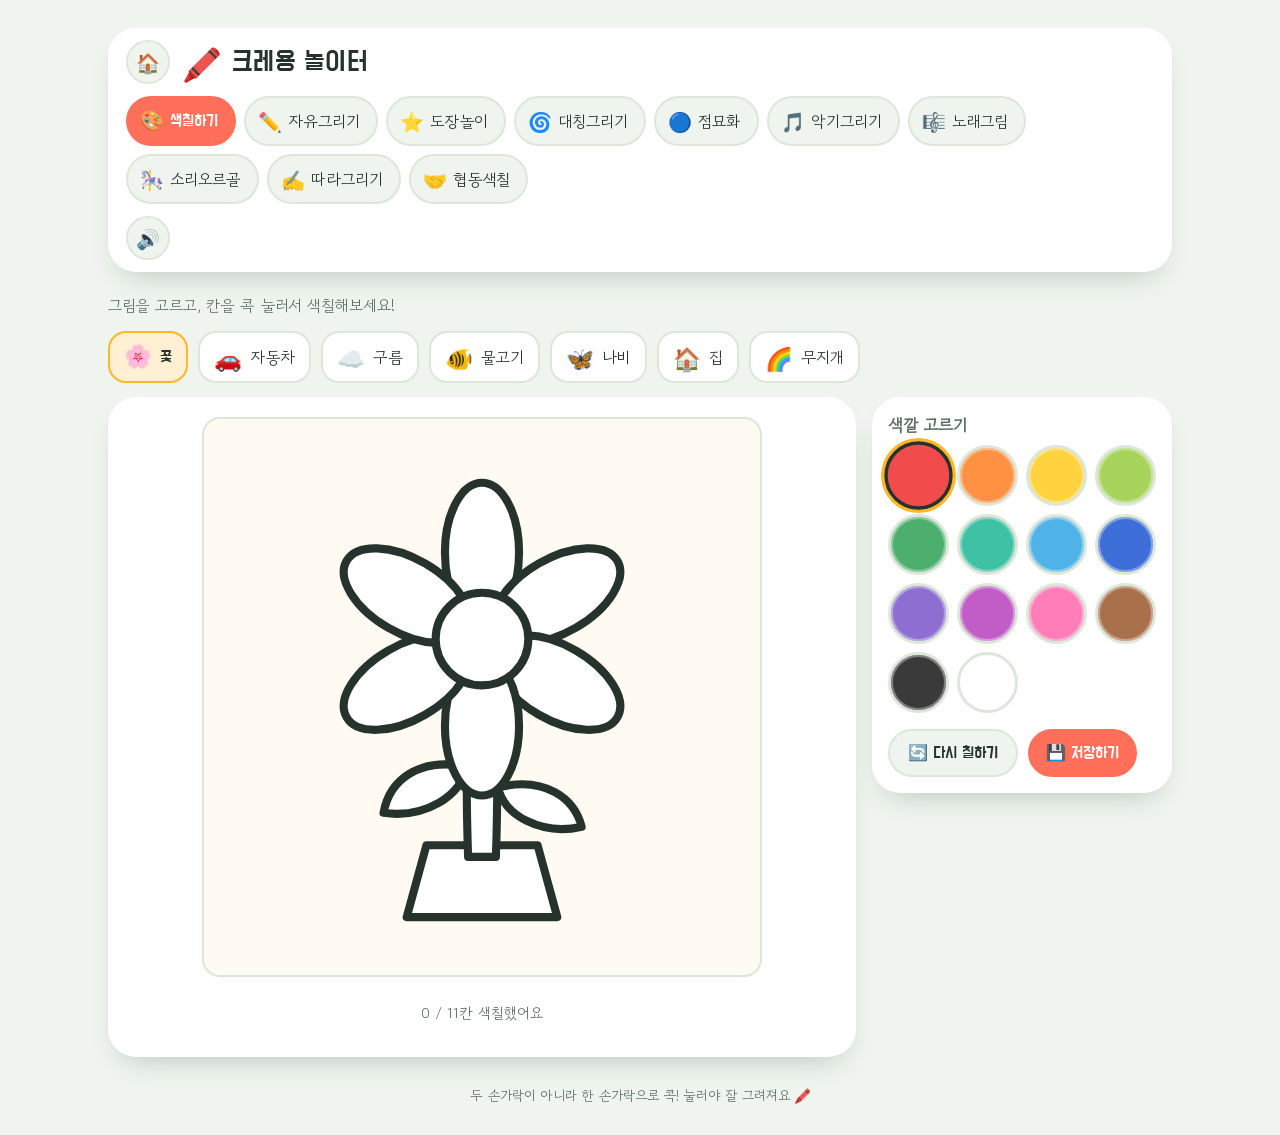
==== commit 7b2ad48f: "크레용 놀이터 — 미술과 음악을 잇는 활동 두 가지 추가 - 🎼 노래그림: 10×10 칸을 색칠하면 그 색칠 그대로 노래가 되는 피아노롤 방식   작곡 놀이. 재생하면 그린 칸을 " ====
--- a/crayon-playground/index.html
+++ b/crayon-playground/index.html
@@ -265,6 +265,8 @@
       <button class="tab-btn" role="tab" data-tab="symmetry" aria-selected="false"><span class="ic">🌀</span>대칭그리기</button>
       <button class="tab-btn" role="tab" data-tab="dot" aria-selected="false"><span class="ic">🔵</span>점묘화</button>
       <button class="tab-btn" role="tab" data-tab="music" aria-selected="false"><span class="ic">🎵</span>악기그리기</button>
+      <button class="tab-btn" role="tab" data-tab="seq" aria-selected="false"><span class="ic">🎼</span>노래그림</button>
+      <button class="tab-btn" role="tab" data-tab="musicbox" aria-selected="false"><span class="ic">🎠</span>소리오르골</button>
       <button class="tab-btn" role="tab" data-tab="trace" aria-selected="false"><span class="ic">✍️</span>따라그리기</button>
       <button class="tab-btn" role="tab" data-tab="coop" aria-selected="false"><span class="ic">🤝</span>협동색칠</button>
     </nav>
@@ -543,6 +545,48 @@
       </div>
     </section>
 
+    <!-- ===================== SINGING GRID PANEL ===================== -->
+    <section id="panel-seq" class="panel" data-panel role="tabpanel" hidden>
+      <p class="hint">칸을 콕콕 눌러 색칠하면 나만의 노래가 만들어져요. ▶️ 재생을 눌러 들어보세요!</p>
+      <div class="workspace">
+        <div class="stage-wrap">
+          <div class="stage" id="seqStage"><canvas class="stage-canvas" id="seqCanvas" width="960" height="960"></canvas></div>
+        </div>
+        <div class="tray">
+          <div class="tray-section">
+            <h2>색깔 고르기</h2>
+            <div class="swatches" id="seqSwatches" role="group" aria-label="색깔 고르기"></div>
+          </div>
+          <div class="tray-section actions">
+            <button class="btn btn-primary" id="seqPlay">▶️ 재생하기</button>
+            <button class="btn btn-ghost" id="seqClear">🔄 지우기</button>
+            <button class="btn btn-ghost" id="seqSave">💾 저장하기</button>
+          </div>
+        </div>
+      </div>
+    </section>
+
+    <!-- ===================== SOUND MUSIC BOX PANEL ===================== -->
+    <section id="panel-musicbox" class="panel" data-panel role="tabpanel" hidden>
+      <p class="hint">동그라미를 눌러 색칠하면 소리오르골이 되어요. 안쪽은 반짝이 소리, 가운데는 노래 소리, 바깥쪽은 쿵쿵 소리예요!</p>
+      <div class="workspace">
+        <div class="stage-wrap">
+          <div class="stage" id="mbStage"><canvas class="stage-canvas" id="mbCanvas" width="960" height="960"></canvas></div>
+        </div>
+        <div class="tray">
+          <div class="tray-section">
+            <h2>색깔 고르기</h2>
+            <div class="swatches" id="mbSwatches" role="group" aria-label="색깔 고르기"></div>
+          </div>
+          <div class="tray-section actions">
+            <button class="btn btn-primary" id="mbPlay">▶️ 재생하기</button>
+            <button class="btn btn-ghost" id="mbClear">🔄 지우기</button>
+            <button class="btn btn-ghost" id="mbSave">💾 저장하기</button>
+          </div>
+        </div>
+      </div>
+    </section>
+
     <!-- ===================== TRACING PANEL ===================== -->
     <section id="panel-trace" class="panel" data-panel role="tabpanel" hidden>
       <p class="hint">점선을 따라 손가락으로 그어보세요. 다 그으면 소리로 칭찬해줘요!</p>
@@ -786,6 +830,8 @@
     symmetry: document.getElementById('panel-symmetry'),
     dot: document.getElementById('panel-dot'),
     music: document.getElementById('panel-music'),
+    seq: document.getElementById('panel-seq'),
+    musicbox: document.getElementById('panel-musicbox'),
     trace: document.getElementById('panel-trace'),
     coop: document.getElementById('panel-coop')
   };
@@ -796,6 +842,7 @@
       Object.keys(panels).forEach(function (key) { panels[key].hidden = key !== tab; });
       stopScribble();
       isDrawing = false; symDrawing = false; dotDrawing = false; musicPlaying = false; traceDrawing = false;
+      stopSeq(); stopMusicBox();
       playClick();
     });
   });
@@ -1230,6 +1277,216 @@
   document.getElementById('musicClear').addEventListener('click', function () { drawMusicBackground(); playClick(); });
   document.getElementById('musicSave').addEventListener('click', function () {
     musicCanvas.toBlob(function (blob) { if (blob) saveBlob(blob, '나의_악기그림.png'); }, 'image/png');
+  });
+
+  /* ================= SINGING GRID TAB (그림을 그리면 노래가 됩니다) ================= */
+  var seqCanvas = document.getElementById('seqCanvas');
+  var seqCtx = seqCanvas.getContext('2d');
+  var SEQ_COLS = 10, SEQ_ROWS = 10;
+  var SEQ_NOTES = [261.63, 293.66, 329.63, 392.00, 440.00, 523.25, 587.33, 659.25, 783.99, 880.00];
+  var seqGrid = [];
+  for (var sr = 0; sr < SEQ_ROWS; sr++) seqGrid.push(new Array(SEQ_COLS).fill(null));
+
+  var seqColor = '#F14B4B';
+  buildSwatches(document.getElementById('seqSwatches'), function (hex) { seqColor = hex; }, seqColor);
+
+  function noteForRow(row) { return SEQ_NOTES[SEQ_ROWS - 1 - row]; }
+
+  function drawSeq(playCol) {
+    var cw = seqCanvas.width / SEQ_COLS, ch = seqCanvas.height / SEQ_ROWS;
+    fillPaper(seqCtx, seqCanvas);
+    if (typeof playCol === 'number') {
+      seqCtx.fillStyle = 'rgba(255,111,89,0.16)';
+      seqCtx.fillRect(playCol * cw, 0, cw, seqCanvas.height);
+    }
+    seqCtx.strokeStyle = 'rgba(38,51,44,0.18)';
+    seqCtx.lineWidth = 2;
+    for (var i = 0; i <= SEQ_COLS; i++) {
+      seqCtx.beginPath(); seqCtx.moveTo(i * cw, 0); seqCtx.lineTo(i * cw, seqCanvas.height); seqCtx.stroke();
+    }
+    for (var j = 0; j <= SEQ_ROWS; j++) {
+      seqCtx.beginPath(); seqCtx.moveTo(0, j * ch); seqCtx.lineTo(seqCanvas.width, j * ch); seqCtx.stroke();
+    }
+    var pad = 8;
+    for (var r = 0; r < SEQ_ROWS; r++) {
+      for (var c = 0; c < SEQ_COLS; c++) {
+        var color = seqGrid[r][c];
+        if (!color) continue;
+        seqCtx.fillStyle = color;
+        seqCtx.strokeStyle = '#26332C';
+        seqCtx.lineWidth = 3;
+        seqCtx.beginPath();
+        if (seqCtx.roundRect) seqCtx.roundRect(c * cw + pad, r * ch + pad, cw - pad * 2, ch - pad * 2, 14);
+        else seqCtx.rect(c * cw + pad, r * ch + pad, cw - pad * 2, ch - pad * 2);
+        seqCtx.fill();
+        seqCtx.stroke();
+      }
+    }
+  }
+  drawSeq(null);
+
+  function seqCellAt(pt) {
+    var col = Math.floor(pt.x / (seqCanvas.width / SEQ_COLS));
+    var row = Math.floor(pt.y / (seqCanvas.height / SEQ_ROWS));
+    if (col < 0 || col >= SEQ_COLS || row < 0 || row >= SEQ_ROWS) return null;
+    return { row: row, col: col };
+  }
+  seqCanvas.addEventListener('pointerdown', function (e) {
+    var cell = seqCellAt(canvasPoint(seqCanvas, e));
+    if (!cell) return;
+    var cur = seqGrid[cell.row][cell.col];
+    seqGrid[cell.row][cell.col] = (cur === seqColor) ? null : seqColor;
+    if (seqGrid[cell.row][cell.col]) playTone({ freq: noteForRow(cell.row), duration: 0.22, type: 'triangle', gain: 0.2 });
+    else playClick();
+    drawSeq(seqActive ? seqPlayCol : null);
+  });
+
+  var seqActive = false, seqPlayCol = 0, seqTimer = null;
+  var SEQ_STEP_MS = 380;
+  function seqTick() {
+    for (var r = 0; r < SEQ_ROWS; r++) {
+      if (seqGrid[r][seqPlayCol]) playTone({ freq: noteForRow(r), duration: 0.22, type: 'triangle', gain: 0.2 });
+    }
+    drawSeq(seqPlayCol);
+    seqPlayCol = (seqPlayCol + 1) % SEQ_COLS;
+  }
+  function stopSeq() {
+    if (!seqActive) return;
+    seqActive = false;
+    clearInterval(seqTimer); seqTimer = null;
+    document.getElementById('seqPlay').textContent = '▶️ 재생하기';
+    drawSeq(null);
+  }
+  document.getElementById('seqPlay').addEventListener('click', function () {
+    if (seqActive) { stopSeq(); playClick(); return; }
+    seqActive = true;
+    seqPlayCol = 0;
+    document.getElementById('seqPlay').textContent = '⏹️ 멈추기';
+    seqTick();
+    seqTimer = setInterval(seqTick, SEQ_STEP_MS);
+  });
+  document.getElementById('seqClear').addEventListener('click', function () {
+    seqGrid.forEach(function (row) { row.fill(null); });
+    drawSeq(seqActive ? seqPlayCol : null);
+    playClick();
+  });
+  document.getElementById('seqSave').addEventListener('click', function () {
+    seqCanvas.toBlob(function (blob) { if (blob) saveBlob(blob, '나의_노래그림.png'); }, 'image/png');
+  });
+
+  /* ================= SOUND MUSIC BOX TAB (오르골처럼 돌아가며 소리 나는 그림) ================= */
+  var mbCanvas = document.getElementById('mbCanvas');
+  var mbCtx = mbCanvas.getContext('2d');
+  var MB_CX = 480, MB_CY = 480, MB_SLOTS = 12;
+  var MB_RADII = [180, 300, 420];
+  var MB_TONES = [
+    { freq: 1318.51, type: 'sine', duration: 0.14, gain: 0.16 },              // 안쪽: 반짝이 소리
+    { freq: 659.25, type: 'triangle', duration: 0.22, gain: 0.2 },            // 가운데: 노래 소리
+    { freq: 180, type: 'sine', duration: 0.18, gain: 0.25, sweepTo: 60 }      // 바깥쪽: 쿵쿵 소리
+  ];
+  var mbCells = [[], [], []];
+  for (var mi = 0; mi < 3; mi++) mbCells[mi] = new Array(MB_SLOTS).fill(null);
+
+  var mbColor = '#8E6FD1';
+  buildSwatches(document.getElementById('mbSwatches'), function (hex) { mbColor = hex; }, mbColor);
+
+  function mbPolar(angle, radius) {
+    var a = angle - Math.PI / 2;
+    return { x: MB_CX + Math.cos(a) * radius, y: MB_CY + Math.sin(a) * radius };
+  }
+  function drawMusicBox(handAngle) {
+    fillPaper(mbCtx, mbCanvas);
+    mbCtx.strokeStyle = 'rgba(38,51,44,0.25)';
+    mbCtx.lineWidth = 3;
+    MB_RADII.forEach(function (r) { mbCtx.beginPath(); mbCtx.arc(MB_CX, MB_CY, r, 0, Math.PI * 2); mbCtx.stroke(); });
+    for (var s = 0; s < MB_SLOTS; s++) {
+      var a = (Math.PI * 2 / MB_SLOTS) * s;
+      var inner = mbPolar(a, MB_RADII[0] - 40), outer = mbPolar(a, MB_RADII[2] + 40);
+      mbCtx.beginPath(); mbCtx.moveTo(inner.x, inner.y); mbCtx.lineTo(outer.x, outer.y); mbCtx.stroke();
+    }
+    for (var ring = 0; ring < 3; ring++) {
+      for (var slot = 0; slot < MB_SLOTS; slot++) {
+        var color = mbCells[ring][slot];
+        var a2 = (Math.PI * 2 / MB_SLOTS) * slot;
+        var p = mbPolar(a2, MB_RADII[ring]);
+        mbCtx.beginPath();
+        mbCtx.arc(p.x, p.y, 34, 0, Math.PI * 2);
+        mbCtx.fillStyle = color || '#FFFFFF';
+        mbCtx.fill();
+        mbCtx.strokeStyle = '#26332C';
+        mbCtx.lineWidth = 4;
+        mbCtx.stroke();
+      }
+    }
+    mbCtx.beginPath(); mbCtx.arc(MB_CX, MB_CY, 22, 0, Math.PI * 2); mbCtx.fillStyle = '#26332C'; mbCtx.fill();
+    if (typeof handAngle === 'number') {
+      var tip = mbPolar(handAngle, MB_RADII[2] + 30);
+      mbCtx.strokeStyle = '#FF6F59';
+      mbCtx.lineWidth = 8;
+      mbCtx.lineCap = 'round';
+      mbCtx.beginPath(); mbCtx.moveTo(MB_CX, MB_CY); mbCtx.lineTo(tip.x, tip.y); mbCtx.stroke();
+    }
+  }
+  drawMusicBox(null);
+
+  function mbCellAt(pt) {
+    var dx = pt.x - MB_CX, dy = pt.y - MB_CY;
+    var dist = Math.hypot(dx, dy);
+    var ringIdx = -1, best = 9999;
+    MB_RADII.forEach(function (r, i) { var d = Math.abs(dist - r); if (d < best) { best = d; ringIdx = i; } });
+    if (best > 45) return null;
+    var angle = Math.atan2(dy, dx) + Math.PI / 2;
+    if (angle < 0) angle += Math.PI * 2;
+    var slot = Math.round(angle / (Math.PI * 2 / MB_SLOTS)) % MB_SLOTS;
+    return { ring: ringIdx, slot: slot };
+  }
+  mbCanvas.addEventListener('pointerdown', function (e) {
+    var cell = mbCellAt(canvasPoint(mbCanvas, e));
+    if (!cell) return;
+    var cur = mbCells[cell.ring][cell.slot];
+    mbCells[cell.ring][cell.slot] = (cur === mbColor) ? null : mbColor;
+    if (mbCells[cell.ring][cell.slot]) playTone(MB_TONES[cell.ring]); else playClick();
+    drawMusicBox(mbActive ? mbAngle : null);
+  });
+
+  var mbActive = false, mbAngle = 0, mbLastSlot = -1, mbLastFrameTime = 0;
+  var MB_PERIOD_MS = 6000;
+  function mbLoop(ts) {
+    if (!mbActive) return;
+    if (!mbLastFrameTime) mbLastFrameTime = ts;
+    var dt = ts - mbLastFrameTime;
+    mbLastFrameTime = ts;
+    mbAngle += (dt / MB_PERIOD_MS) * Math.PI * 2;
+    if (mbAngle >= Math.PI * 2) mbAngle -= Math.PI * 2;
+    var slot = Math.floor(mbAngle / (Math.PI * 2 / MB_SLOTS)) % MB_SLOTS;
+    if (slot !== mbLastSlot) {
+      mbLastSlot = slot;
+      for (var ring = 0; ring < 3; ring++) { if (mbCells[ring][slot]) playTone(MB_TONES[ring]); }
+    }
+    drawMusicBox(mbAngle);
+    requestAnimationFrame(mbLoop);
+  }
+  function stopMusicBox() {
+    if (!mbActive) return;
+    mbActive = false;
+    document.getElementById('mbPlay').textContent = '▶️ 재생하기';
+    drawMusicBox(null);
+  }
+  document.getElementById('mbPlay').addEventListener('click', function () {
+    if (mbActive) { stopMusicBox(); playClick(); return; }
+    mbActive = true;
+    mbLastFrameTime = 0;
+    mbLastSlot = -1;
+    document.getElementById('mbPlay').textContent = '⏹️ 멈추기';
+    requestAnimationFrame(mbLoop);
+  });
+  document.getElementById('mbClear').addEventListener('click', function () {
+    mbCells.forEach(function (ring) { ring.fill(null); });
+    drawMusicBox(mbActive ? mbAngle : null);
+    playClick();
+  });
+  document.getElementById('mbSave').addEventListener('click', function () {
+    mbCanvas.toBlob(function (blob) { if (blob) saveBlob(blob, '나의_소리오르골.png'); }, 'image/png');
   });
 
   /* ================= TRACING TAB ================= */
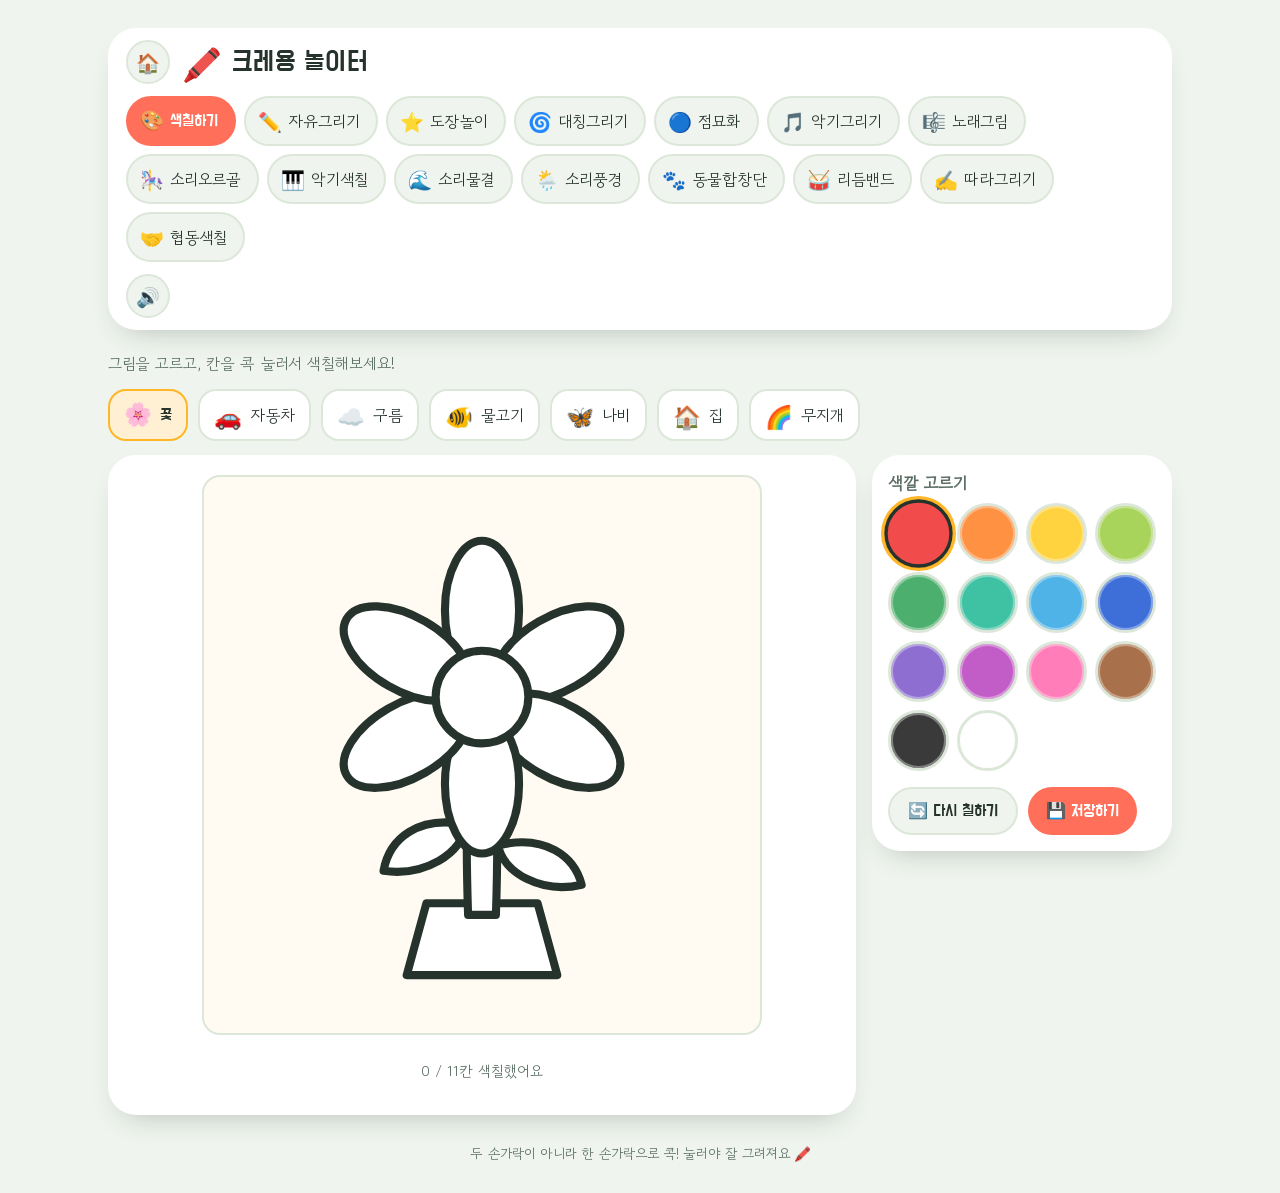
==== commit 6688f24e: "크레용 놀이터 — 미술+음악 연결 활동 5가지 추가 - 🎹 악기색칠: 실로폰·피아노를 색칠하면 그 자리가 진짜 음이 되어 연주도 가능 - 🌊 소리물결: 그은 선의 높낮이가 그대로 " ====
--- a/crayon-playground/index.html
+++ b/crayon-playground/index.html
@@ -267,6 +267,11 @@
       <button class="tab-btn" role="tab" data-tab="music" aria-selected="false"><span class="ic">🎵</span>악기그리기</button>
       <button class="tab-btn" role="tab" data-tab="seq" aria-selected="false"><span class="ic">🎼</span>노래그림</button>
       <button class="tab-btn" role="tab" data-tab="musicbox" aria-selected="false"><span class="ic">🎠</span>소리오르골</button>
+      <button class="tab-btn" role="tab" data-tab="instrument" aria-selected="false"><span class="ic">🎹</span>악기색칠</button>
+      <button class="tab-btn" role="tab" data-tab="wave" aria-selected="false"><span class="ic">🌊</span>소리물결</button>
+      <button class="tab-btn" role="tab" data-tab="weather" aria-selected="false"><span class="ic">🌦️</span>소리풍경</button>
+      <button class="tab-btn" role="tab" data-tab="animals" aria-selected="false"><span class="ic">🐾</span>동물합창단</button>
+      <button class="tab-btn" role="tab" data-tab="rhythm" aria-selected="false"><span class="ic">🥁</span>리듬밴드</button>
       <button class="tab-btn" role="tab" data-tab="trace" aria-selected="false"><span class="ic">✍️</span>따라그리기</button>
       <button class="tab-btn" role="tab" data-tab="coop" aria-selected="false"><span class="ic">🤝</span>협동색칠</button>
     </nav>
@@ -587,6 +592,148 @@
       </div>
     </section>
 
+    <!-- ===================== INSTRUMENT COLORING PANEL ===================== -->
+    <section id="panel-instrument" class="panel" data-panel role="tabpanel" hidden>
+      <p class="hint">건반과 실로폰 막대를 색칠해보세요. 칠한 자리를 다시 누르면 소리가 나요. 진짜 악기처럼 연주해보세요!</p>
+      <div class="picture-picker" id="instPicPicker" role="group" aria-label="악기 고르기">
+        <button class="pic-btn" data-pic="xylo" aria-pressed="true"><span class="ic">🎶</span>실로폰</button>
+        <button class="pic-btn" data-pic="piano" aria-pressed="false"><span class="ic">🎹</span>피아노</button>
+      </div>
+      <div class="workspace">
+        <div class="stage-wrap">
+          <div class="stage" id="instStage">
+            <!-- XYLOPHONE -->
+            <svg class="stage-svg" data-pic="xylo" viewBox="0 0 480 480" xmlns="http://www.w3.org/2000/svg">
+              <rect x="10" y="390" width="460" height="30" rx="10" fill="#C9976B" stroke="#26332C" stroke-width="6"/>
+              <rect class="fillable" data-note="261.63" x="28" y="80" width="46" height="300" rx="10" fill="#FFFFFF" stroke="#26332C" stroke-width="6"/>
+              <rect class="fillable" data-note="293.66" x="82" y="106" width="46" height="274" rx="10" fill="#FFFFFF" stroke="#26332C" stroke-width="6"/>
+              <rect class="fillable" data-note="329.63" x="136" y="132" width="46" height="248" rx="10" fill="#FFFFFF" stroke="#26332C" stroke-width="6"/>
+              <rect class="fillable" data-note="392.00" x="190" y="158" width="46" height="222" rx="10" fill="#FFFFFF" stroke="#26332C" stroke-width="6"/>
+              <rect class="fillable" data-note="440.00" x="244" y="184" width="46" height="196" rx="10" fill="#FFFFFF" stroke="#26332C" stroke-width="6"/>
+              <rect class="fillable" data-note="523.25" x="298" y="210" width="46" height="170" rx="10" fill="#FFFFFF" stroke="#26332C" stroke-width="6"/>
+              <rect class="fillable" data-note="587.33" x="352" y="236" width="46" height="144" rx="10" fill="#FFFFFF" stroke="#26332C" stroke-width="6"/>
+              <rect class="fillable" data-note="659.25" x="406" y="262" width="46" height="118" rx="10" fill="#FFFFFF" stroke="#26332C" stroke-width="6"/>
+            </svg>
+            <!-- PIANO -->
+            <svg class="stage-svg" data-pic="piano" viewBox="0 0 480 480" xmlns="http://www.w3.org/2000/svg" hidden>
+              <rect x="20" y="30" width="440" height="30" rx="8" fill="#3A3A3A" stroke="#26332C" stroke-width="6"/>
+              <rect class="fillable" data-note="261.63" x="20" y="60" width="55" height="360" fill="#FFFFFF" stroke="#26332C" stroke-width="6"/>
+              <rect class="fillable" data-note="293.66" x="75" y="60" width="55" height="360" fill="#FFFFFF" stroke="#26332C" stroke-width="6"/>
+              <rect class="fillable" data-note="329.63" x="130" y="60" width="55" height="360" fill="#FFFFFF" stroke="#26332C" stroke-width="6"/>
+              <rect class="fillable" data-note="349.23" x="185" y="60" width="55" height="360" fill="#FFFFFF" stroke="#26332C" stroke-width="6"/>
+              <rect class="fillable" data-note="392.00" x="240" y="60" width="55" height="360" fill="#FFFFFF" stroke="#26332C" stroke-width="6"/>
+              <rect class="fillable" data-note="440.00" x="295" y="60" width="55" height="360" fill="#FFFFFF" stroke="#26332C" stroke-width="6"/>
+              <rect class="fillable" data-note="493.88" x="350" y="60" width="55" height="360" fill="#FFFFFF" stroke="#26332C" stroke-width="6"/>
+              <rect class="fillable" data-note="523.25" x="405" y="60" width="55" height="360" fill="#FFFFFF" stroke="#26332C" stroke-width="6"/>
+            </svg>
+          </div>
+          <p class="progress" id="instProgress">0 / 8칸 색칠했어요</p>
+        </div>
+        <div class="tray">
+          <div class="tray-section">
+            <h2>색깔 고르기</h2>
+            <div class="swatches" id="instSwatches" role="group" aria-label="색깔 고르기"></div>
+          </div>
+          <div class="tray-section actions">
+            <button class="btn btn-ghost" id="instReset">🔄 다시 칠하기</button>
+            <button class="btn btn-primary" id="instSave">💾 저장하기</button>
+          </div>
+        </div>
+      </div>
+    </section>
+
+    <!-- ===================== MELODY WAVE PANEL ===================== -->
+    <section id="panel-wave" class="panel" data-panel role="tabpanel" hidden>
+      <p class="hint">한 줄로 쭉 이어서 그려보세요. 높이 그리면 높은 소리, 낮게 그리면 낮은 소리가 나요. ▶️ 를 누르면 그린 모양 그대로 노래가 돼요!</p>
+      <div class="workspace">
+        <div class="stage-wrap">
+          <div class="stage" id="waveStage"><canvas class="stage-canvas" id="waveCanvas" width="960" height="960"></canvas></div>
+        </div>
+        <div class="tray">
+          <div class="tray-section">
+            <h2>색깔 고르기</h2>
+            <div class="swatches" id="waveSwatches" role="group" aria-label="색깔 고르기"></div>
+          </div>
+          <div class="tray-section actions">
+            <button class="btn btn-primary" id="wavePlay">▶️ 노래로 들어보기</button>
+            <button class="btn btn-ghost" id="waveClear">🔄 지우기</button>
+            <button class="btn btn-ghost" id="waveSave">💾 저장하기</button>
+          </div>
+        </div>
+      </div>
+    </section>
+
+    <!-- ===================== WEATHER SOUNDSCAPE PANEL ===================== -->
+    <section id="panel-weather" class="panel" data-panel role="tabpanel" hidden>
+      <p class="hint">날씨 스티커를 붙이면 그때그때 소리가 나요. 다 붙인 다음 🎶 눌러서 내가 만든 날씨 풍경을 들어보세요!</p>
+      <div class="workspace">
+        <div class="stage-wrap">
+          <div class="stage" id="weatherStage"><canvas class="stage-canvas" id="weatherCanvas" width="960" height="960"></canvas></div>
+        </div>
+        <div class="tray">
+          <div class="tray-section">
+            <h2>날씨 고르기</h2>
+            <div class="stamp-row" id="weatherButtons" role="group" aria-label="날씨 고르기"></div>
+          </div>
+          <div class="tray-section">
+            <h2>하늘 색칠하기</h2>
+            <div class="swatches" id="weatherSwatches" role="group" aria-label="하늘 색깔"></div>
+          </div>
+          <div class="tray-section actions">
+            <button class="btn btn-primary" id="weatherPlay">🎶 풍경 연주하기</button>
+            <button class="btn btn-ghost" id="weatherClear">🔄 지우기</button>
+            <button class="btn btn-ghost" id="weatherSave">💾 저장하기</button>
+          </div>
+        </div>
+      </div>
+    </section>
+
+    <!-- ===================== ANIMAL CHOIR PANEL ===================== -->
+    <section id="panel-animals" class="panel" data-panel role="tabpanel" hidden>
+      <p class="hint">동물 친구들을 콕콕 놓아보세요. 🎤 를 누르면 놓은 동물들이 다 같이 돌아가며 노래해요!</p>
+      <div class="workspace">
+        <div class="stage-wrap">
+          <div class="stage" id="animalsStage"><canvas class="stage-canvas" id="animalsCanvas" width="960" height="960"></canvas></div>
+        </div>
+        <div class="tray">
+          <div class="tray-section">
+            <h2>동물 고르기</h2>
+            <div class="stamp-row" id="animalButtons" role="group" aria-label="동물 고르기"></div>
+          </div>
+          <div class="tray-section actions">
+            <button class="btn btn-primary" id="animalsPlay">🎤 다같이 노래해요</button>
+            <button class="btn btn-ghost" id="animalsClear">🔄 지우기</button>
+            <button class="btn btn-ghost" id="animalsSave">💾 저장하기</button>
+          </div>
+        </div>
+      </div>
+    </section>
+
+    <!-- ===================== RHYTHM BAND PANEL ===================== -->
+    <section id="panel-rhythm" class="panel" data-panel role="tabpanel" hidden>
+      <p class="hint">칸을 색칠해서 나만의 리듬을 만들어요. ▶️ 를 누르면 위에서부터 순서대로 악기가 연주돼요!</p>
+      <div class="workspace">
+        <div class="stage-wrap">
+          <div class="stage" id="rhythmStage"><canvas class="stage-canvas" id="rhythmCanvas" width="960" height="960"></canvas></div>
+        </div>
+        <div class="tray">
+          <div class="tray-section">
+            <h2>악기 순서 (위에서부터)</h2>
+            <p class="hint" style="margin:0">🥁 큰북 · 🪘 작은북 · 🎩 하이햇 · 🔔 트라이앵글 · 🪈 마라카스 · 🎶 우드블록</p>
+          </div>
+          <div class="tray-section">
+            <h2>색깔 고르기</h2>
+            <div class="swatches" id="rhythmSwatches" role="group" aria-label="색깔 고르기"></div>
+          </div>
+          <div class="tray-section actions">
+            <button class="btn btn-primary" id="rhythmPlay">▶️ 재생하기</button>
+            <button class="btn btn-ghost" id="rhythmClear">🔄 지우기</button>
+            <button class="btn btn-ghost" id="rhythmSave">💾 저장하기</button>
+          </div>
+        </div>
+      </div>
+    </section>
+
     <!-- ===================== TRACING PANEL ===================== -->
     <section id="panel-trace" class="panel" data-panel role="tabpanel" hidden>
       <p class="hint">점선을 따라 손가락으로 그어보세요. 다 그으면 소리로 칭찬해줘요!</p>
@@ -724,6 +871,23 @@
     for (var i = 0; i < len; i++) data[i] = Math.random() * 2 - 1;
     noiseBuffer = buf;
     return buf;
+  }
+  function playNoiseBurst(duration, gain, filterFreq) {
+    if (muted) return;
+    var ctx = ensureAudio();
+    var src = ctx.createBufferSource();
+    src.buffer = getNoiseBuffer(ctx);
+    var filt = ctx.createBiquadFilter();
+    filt.type = 'bandpass';
+    filt.frequency.value = filterFreq;
+    filt.Q.value = 1;
+    var g = ctx.createGain();
+    var t0 = ctx.currentTime;
+    g.gain.setValueAtTime(gain, t0);
+    g.gain.exponentialRampToValueAtTime(0.0001, t0 + duration);
+    src.connect(filt).connect(g).connect(ctx.destination);
+    src.start(t0);
+    src.stop(t0 + duration + 0.02);
   }
   var scribbleSrc = null, scribbleFilter = null, scribbleGain = null;
   function startScribble() {
@@ -832,6 +996,11 @@
     music: document.getElementById('panel-music'),
     seq: document.getElementById('panel-seq'),
     musicbox: document.getElementById('panel-musicbox'),
+    instrument: document.getElementById('panel-instrument'),
+    wave: document.getElementById('panel-wave'),
+    weather: document.getElementById('panel-weather'),
+    animals: document.getElementById('panel-animals'),
+    rhythm: document.getElementById('panel-rhythm'),
     trace: document.getElementById('panel-trace'),
     coop: document.getElementById('panel-coop')
   };
@@ -842,7 +1011,7 @@
       Object.keys(panels).forEach(function (key) { panels[key].hidden = key !== tab; });
       stopScribble();
       isDrawing = false; symDrawing = false; dotDrawing = false; musicPlaying = false; traceDrawing = false;
-      stopSeq(); stopMusicBox();
+      stopSeq(); stopMusicBox(); stopWave(); stopAnimalChoir(); stopRhythm();
       playClick();
     });
   });
@@ -905,7 +1074,7 @@
     img.src = url;
   }
 
-  function setupColoringStage(pickerEl, stageEl, progressEl, getColor, onComplete, onFill) {
+  function setupColoringStage(pickerEl, stageEl, progressEl, getColor, onComplete, onFill, fillSound) {
     var picBtns = Array.prototype.slice.call(pickerEl.querySelectorAll('.pic-btn'));
     var svgs = Array.prototype.slice.call(stageEl.querySelectorAll('.stage-svg'));
     // Note: SVGElement's `hidden` IDL property does not reliably reflect the
@@ -937,7 +1106,7 @@
         if (!target.classList || !target.classList.contains('fillable')) return;
         target.setAttribute('fill', getColor());
         target.dataset.touched = '1';
-        playPop();
+        (fillSound || playPop)(target);
         if (onFill) onFill(target);
         updateProgress();
       });
@@ -1487,6 +1656,357 @@
   });
   document.getElementById('mbSave').addEventListener('click', function () {
     mbCanvas.toBlob(function (blob) { if (blob) saveBlob(blob, '나의_소리오르골.png'); }, 'image/png');
+  });
+
+  /* ================= INSTRUMENT COLORING TAB (색칠하면 진짜 악기가 됩니다) ================= */
+  var instCurrent = '#F14B4B';
+  buildSwatches(document.getElementById('instSwatches'), function (hex) { instCurrent = hex; }, instCurrent);
+  function playInstrumentKey(target) {
+    var freq = parseFloat(target.dataset.note);
+    if (freq) playTone({ freq: freq, duration: 0.4, type: 'triangle', gain: 0.22 });
+    else playPop();
+  }
+  var instGallery = setupColoringStage(
+    document.getElementById('instPicPicker'),
+    document.getElementById('instStage'),
+    document.getElementById('instProgress'),
+    function () { return instCurrent; },
+    function () { showToast('내가 만든 악기 완성! 눌러서 연주해보세요 🎶'); burstConfetti(); playCheer(); },
+    null,
+    playInstrumentKey
+  );
+  document.getElementById('instReset').addEventListener('click', function () { instGallery.resetActive(); playClick(); });
+  document.getElementById('instSave').addEventListener('click', function () { saveSvgAsPng(instGallery.activeSvg(), '나의_악기그림.png'); });
+
+  /* ================= MELODY WAVE TAB (그린 선의 높낮이가 그대로 노래가 됩니다) ================= */
+  var waveCanvas = document.getElementById('waveCanvas');
+  var wvCtx = waveCanvas.getContext('2d');
+  fillPaper(wvCtx, waveCanvas);
+  wvCtx.lineCap = 'round'; wvCtx.lineJoin = 'round';
+
+  var waveColor = '#4EA8DE';
+  buildSwatches(document.getElementById('waveSwatches'), function (hex) { waveColor = hex; }, waveColor);
+
+  var WAVE_COLS = 48, WAVE_H = 960, WAVE_DURATION_MS = 4800;
+  var waveHeights = new Array(WAVE_COLS).fill(null);
+
+  function waveRecord(pt) {
+    var col = Math.max(0, Math.min(WAVE_COLS - 1, Math.floor(pt.x / (waveCanvas.width / WAVE_COLS))));
+    waveHeights[col] = pt.y;
+  }
+  var waveDrawing = false, waveLast = null;
+  waveCanvas.addEventListener('pointerdown', function (e) {
+    waveDrawing = true;
+    waveCanvas.setPointerCapture(e.pointerId);
+    waveLast = canvasPoint(waveCanvas, e);
+    wvCtx.beginPath(); wvCtx.moveTo(waveLast.x, waveLast.y);
+    waveRecord(waveLast);
+    startScribble();
+  });
+  waveCanvas.addEventListener('pointermove', function (e) {
+    if (!waveDrawing) return;
+    var pt = canvasPoint(waveCanvas, e);
+    updateScribble(Math.hypot(pt.x - waveLast.x, pt.y - waveLast.y));
+    wvCtx.strokeStyle = waveColor;
+    wvCtx.lineWidth = 10;
+    wvCtx.lineTo(pt.x, pt.y);
+    wvCtx.stroke();
+    var steps = Math.max(1, Math.round(Math.abs(pt.x - waveLast.x) / 8));
+    for (var s = 1; s <= steps; s++) {
+      var ix = waveLast.x + (pt.x - waveLast.x) * (s / steps);
+      var iy = waveLast.y + (pt.y - waveLast.y) * (s / steps);
+      waveRecord({ x: ix, y: iy });
+    }
+    waveLast = pt;
+  });
+  function endWaveStroke() { if (waveDrawing) { waveDrawing = false; stopScribble(); } }
+  waveCanvas.addEventListener('pointerup', endWaveStroke);
+  waveCanvas.addEventListener('pointerleave', endWaveStroke);
+  waveCanvas.addEventListener('pointercancel', endWaveStroke);
+
+  var waveOsc = null, waveGain = null, waveTimeout = null, waveActive = false;
+  function stopWave() {
+    if (waveOsc) { try { waveOsc.stop(); waveOsc.disconnect(); } catch (e) {} waveOsc = null; }
+    if (waveGain) { try { waveGain.disconnect(); } catch (e) {} waveGain = null; }
+    clearTimeout(waveTimeout); waveTimeout = null;
+    waveActive = false;
+    document.getElementById('wavePlay').disabled = false;
+  }
+  document.getElementById('wavePlay').addEventListener('click', function () {
+    if (waveActive) return;
+    if (muted) { showToast('소리가 꺼져 있어요. 오른쪽 위 🔊 를 눌러주세요!'); return; }
+    var hasLine = waveHeights.some(function (h) { return h != null; });
+    if (!hasLine) { showToast('먼저 선을 그려보세요! ✏️'); return; }
+    var ctx = ensureAudio();
+    var osc = ctx.createOscillator();
+    var g = ctx.createGain();
+    osc.type = 'sine';
+    g.gain.setValueAtTime(0.0001, ctx.currentTime);
+    osc.connect(g).connect(ctx.destination);
+    var stepSec = (WAVE_DURATION_MS / WAVE_COLS) / 1000;
+    var t0 = ctx.currentTime + 0.05;
+    var wasSounding = false;
+    for (var c = 0; c < WAVE_COLS; c++) {
+      var t = t0 + c * stepSec;
+      var y = waveHeights[c];
+      if (y == null) {
+        if (wasSounding) g.gain.linearRampToValueAtTime(0.0001, t);
+        wasSounding = false;
+      } else {
+        var freq = 220 * Math.pow(4, (WAVE_H - y) / WAVE_H);
+        if (!wasSounding) {
+          osc.frequency.setValueAtTime(freq, t);
+          g.gain.linearRampToValueAtTime(0.22, t + 0.03);
+        } else {
+          osc.frequency.linearRampToValueAtTime(freq, t + stepSec);
+        }
+        wasSounding = true;
+      }
+    }
+    g.gain.linearRampToValueAtTime(0.0001, t0 + WAVE_DURATION_MS / 1000);
+    osc.start(t0);
+    osc.stop(t0 + WAVE_DURATION_MS / 1000 + 0.1);
+    waveOsc = osc; waveGain = g; waveActive = true;
+    document.getElementById('wavePlay').disabled = true;
+    waveTimeout = setTimeout(function () { waveOsc = null; waveGain = null; waveActive = false; document.getElementById('wavePlay').disabled = false; }, WAVE_DURATION_MS + 200);
+  });
+  document.getElementById('waveClear').addEventListener('click', function () {
+    fillPaper(wvCtx, waveCanvas);
+    waveHeights = new Array(WAVE_COLS).fill(null);
+    playClick();
+  });
+  document.getElementById('waveSave').addEventListener('click', function () {
+    waveCanvas.toBlob(function (blob) { if (blob) saveBlob(blob, '나의_소리물결.png'); }, 'image/png');
+  });
+
+  /* ================= WEATHER SOUNDSCAPE TAB (날씨 스티커를 붙이면 소리가 쌓입니다) ================= */
+  var weatherCanvas = document.getElementById('weatherCanvas');
+  var wthCtx = weatherCanvas.getContext('2d');
+  fillPaper(wthCtx, weatherCanvas);
+
+  var WEATHER = ['☀️', '☁️', '🌧️', '⚡', '🌈', '💨'];
+  var currentWeather = WEATHER[0];
+  var weatherButtonsEl = document.getElementById('weatherButtons');
+  WEATHER.forEach(function (emoji, idx) {
+    var b = document.createElement('button');
+    b.className = 'stamp-btn';
+    b.textContent = emoji;
+    b.setAttribute('aria-pressed', String(idx === 0));
+    b.addEventListener('click', function () {
+      Array.prototype.forEach.call(weatherButtonsEl.children, function (c) { c.setAttribute('aria-pressed', 'false'); });
+      b.setAttribute('aria-pressed', 'true');
+      currentWeather = emoji;
+      playClick();
+    });
+    weatherButtonsEl.appendChild(b);
+  });
+  buildSwatches(document.getElementById('weatherSwatches'), function (hex) {
+    wthCtx.fillStyle = hex;
+    wthCtx.fillRect(0, 0, weatherCanvas.width, weatherCanvas.height);
+  }, null);
+
+  function weatherSound(type) {
+    if (type === '☀️') { playTone({ freq: 1046.5, type: 'sine', duration: .16, gain: .16 }); playTone({ freq: 1568, type: 'sine', duration: .18, gain: .14, delay: .08 }); }
+    else if (type === '☁️') { playTone({ freq: 260, type: 'sine', duration: .3, gain: .12 }); }
+    else if (type === '🌧️') { [0, .06, .12, .18].forEach(function (d) { playTone({ freq: 1400 + Math.random() * 500, type: 'sine', duration: .05, gain: .1, delay: d }); }); }
+    else if (type === '⚡') { playTone({ freq: 900, type: 'square', duration: .08, gain: .18, sweepTo: 120 }); }
+    else if (type === '🌈') { [1, 2, 3, 4].forEach(function (i, idx) { playTone({ freq: PENTATONIC[i], type: 'triangle', duration: .18, gain: .18, delay: idx * .09 }); }); }
+    else if (type === '💨') { playTone({ freq: 500, type: 'sine', duration: .4, gain: .14, sweepTo: 120 }); }
+  }
+
+  var weatherPlaced = [];
+  weatherCanvas.addEventListener('pointerdown', function (e) {
+    var pt = canvasPoint(weatherCanvas, e);
+    var size = 70 + Math.random() * 30, angle = (Math.random() * 30 - 15) * Math.PI / 180;
+    wthCtx.save();
+    wthCtx.translate(pt.x, pt.y);
+    wthCtx.rotate(angle);
+    wthCtx.font = size + 'px sans-serif';
+    wthCtx.textAlign = 'center'; wthCtx.textBaseline = 'middle';
+    wthCtx.fillText(currentWeather, 0, 0);
+    wthCtx.restore();
+    weatherSound(currentWeather);
+    weatherPlaced.push(currentWeather);
+  });
+
+  document.getElementById('weatherPlay').addEventListener('click', function () {
+    if (!weatherPlaced.length) { showToast('스티커를 먼저 붙여보세요! 🌤️'); return; }
+    weatherPlaced.forEach(function (type, i) { setTimeout(function () { weatherSound(type); }, i * 260); });
+  });
+  document.getElementById('weatherClear').addEventListener('click', function () {
+    fillPaper(wthCtx, weatherCanvas);
+    weatherPlaced = [];
+    playClick();
+  });
+  document.getElementById('weatherSave').addEventListener('click', function () {
+    weatherCanvas.toBlob(function (blob) { if (blob) saveBlob(blob, '나의_소리풍경.png'); }, 'image/png');
+  });
+
+  /* ================= ANIMAL CHOIR TAB (놓은 동물들이 돌아가며 노래해요) ================= */
+  var animalsCanvas = document.getElementById('animalsCanvas');
+  var anCtx = animalsCanvas.getContext('2d');
+  fillPaper(anCtx, animalsCanvas);
+
+  var ANIMALS = ['🐱', '🐶', '🐮', '🐦', '🐷', '🐸'];
+  var ANIMAL_VOICES = {
+    '🐱': function () { playTone({ freq: 400, sweepTo: 700, duration: .25, type: 'sine', gain: .2 }); },
+    '🐶': function () { playTone({ freq: 200, sweepTo: 140, duration: .12, type: 'square', gain: .25 }); },
+    '🐮': function () { playTone({ freq: 110, sweepTo: 90, duration: .5, type: 'sawtooth', gain: .2 }); },
+    '🐦': function () { [0, .08].forEach(function (d, i) { playTone({ freq: i === 0 ? 1800 : 2100, duration: .08, type: 'sine', gain: .15, delay: d }); }); },
+    '🐷': function () { playTone({ freq: 260, sweepTo: 320, duration: .15, type: 'square', gain: .2 }); },
+    '🐸': function () { [0, .12].forEach(function (d) { playTone({ freq: 180, sweepTo: 260, duration: .1, type: 'sawtooth', gain: .2, delay: d }); }); }
+  };
+  var currentAnimal = ANIMALS[0];
+  var animalButtonsEl = document.getElementById('animalButtons');
+  ANIMALS.forEach(function (emoji, idx) {
+    var b = document.createElement('button');
+    b.className = 'stamp-btn';
+    b.textContent = emoji;
+    b.setAttribute('aria-pressed', String(idx === 0));
+    b.addEventListener('click', function () {
+      Array.prototype.forEach.call(animalButtonsEl.children, function (c) { c.setAttribute('aria-pressed', 'false'); });
+      b.setAttribute('aria-pressed', 'true');
+      currentAnimal = emoji;
+      playClick();
+    });
+    animalButtonsEl.appendChild(b);
+  });
+
+  var animalsOnStage = [];
+  animalsCanvas.addEventListener('pointerdown', function (e) {
+    var pt = canvasPoint(animalsCanvas, e);
+    var size = 70 + Math.random() * 30, angle = (Math.random() * 24 - 12) * Math.PI / 180;
+    anCtx.save();
+    anCtx.translate(pt.x, pt.y);
+    anCtx.rotate(angle);
+    anCtx.font = size + 'px sans-serif';
+    anCtx.textAlign = 'center'; anCtx.textBaseline = 'middle';
+    anCtx.fillText(currentAnimal, 0, 0);
+    anCtx.restore();
+    ANIMAL_VOICES[currentAnimal]();
+    if (animalsOnStage.indexOf(currentAnimal) === -1) animalsOnStage.push(currentAnimal);
+  });
+
+  var choirActive = false, choirTimer = null, choirIdx = 0;
+  function stopAnimalChoir() {
+    if (!choirActive) return;
+    choirActive = false;
+    clearInterval(choirTimer); choirTimer = null;
+    document.getElementById('animalsPlay').textContent = '🎤 다같이 노래해요';
+  }
+  document.getElementById('animalsPlay').addEventListener('click', function () {
+    if (choirActive) { stopAnimalChoir(); playClick(); return; }
+    if (!animalsOnStage.length) { showToast('동물 친구를 먼저 놓아주세요! 🐾'); return; }
+    choirActive = true;
+    choirIdx = 0;
+    document.getElementById('animalsPlay').textContent = '⏹️ 그만할래요';
+    ANIMAL_VOICES[animalsOnStage[0]]();
+    choirTimer = setInterval(function () {
+      choirIdx = (choirIdx + 1) % animalsOnStage.length;
+      ANIMAL_VOICES[animalsOnStage[choirIdx]]();
+    }, 450);
+  });
+  document.getElementById('animalsClear').addEventListener('click', function () {
+    fillPaper(anCtx, animalsCanvas);
+    animalsOnStage = [];
+    stopAnimalChoir();
+    playClick();
+  });
+  document.getElementById('animalsSave').addEventListener('click', function () {
+    animalsCanvas.toBlob(function (blob) { if (blob) saveBlob(blob, '나의_동물합창단.png'); }, 'image/png');
+  });
+
+  /* ================= RHYTHM BAND TAB (색칠한 칸이 리듬이 됩니다) ================= */
+  var rhythmCanvas = document.getElementById('rhythmCanvas');
+  var rhCtx = rhythmCanvas.getContext('2d');
+  var RHYTHM_ROWS = [
+    function () { playTone({ freq: 150, sweepTo: 50, duration: .18, type: 'sine', gain: .3 }); },
+    function () { playNoiseBurst(.12, .22, 1800); },
+    function () { playNoiseBurst(.05, .12, 6000); },
+    function () { playTone({ freq: 2637, duration: .35, type: 'sine', gain: .12 }); },
+    function () { playNoiseBurst(.08, .14, 4000); },
+    function () { playTone({ freq: 800, duration: .05, type: 'square', gain: .18 }); }
+  ];
+  var RHYTHM_COLS = 8;
+  var rhythmGrid = [];
+  for (var rr = 0; rr < RHYTHM_ROWS.length; rr++) rhythmGrid.push(new Array(RHYTHM_COLS).fill(null));
+
+  var rhythmColor = '#FF9142';
+  buildSwatches(document.getElementById('rhythmSwatches'), function (hex) { rhythmColor = hex; }, rhythmColor);
+
+  function drawRhythm(playCol) {
+    var cw = rhythmCanvas.width / RHYTHM_COLS, ch = rhythmCanvas.height / RHYTHM_ROWS.length;
+    fillPaper(rhCtx, rhythmCanvas);
+    if (typeof playCol === 'number') {
+      rhCtx.fillStyle = 'rgba(255,111,89,0.16)';
+      rhCtx.fillRect(playCol * cw, 0, cw, rhythmCanvas.height);
+    }
+    rhCtx.strokeStyle = 'rgba(38,51,44,0.18)';
+    rhCtx.lineWidth = 2;
+    for (var i = 0; i <= RHYTHM_COLS; i++) { rhCtx.beginPath(); rhCtx.moveTo(i * cw, 0); rhCtx.lineTo(i * cw, rhythmCanvas.height); rhCtx.stroke(); }
+    for (var j = 0; j <= RHYTHM_ROWS.length; j++) { rhCtx.beginPath(); rhCtx.moveTo(0, j * ch); rhCtx.lineTo(rhythmCanvas.width, j * ch); rhCtx.stroke(); }
+    var pad = 8;
+    for (var r = 0; r < RHYTHM_ROWS.length; r++) {
+      for (var c = 0; c < RHYTHM_COLS; c++) {
+        var color = rhythmGrid[r][c];
+        if (!color) continue;
+        rhCtx.fillStyle = color;
+        rhCtx.strokeStyle = '#26332C';
+        rhCtx.lineWidth = 3;
+        rhCtx.beginPath();
+        if (rhCtx.roundRect) rhCtx.roundRect(c * cw + pad, r * ch + pad, cw - pad * 2, ch - pad * 2, 14);
+        else rhCtx.rect(c * cw + pad, r * ch + pad, cw - pad * 2, ch - pad * 2);
+        rhCtx.fill();
+        rhCtx.stroke();
+      }
+    }
+  }
+  drawRhythm(null);
+
+  function rhythmCellAt(pt) {
+    var col = Math.floor(pt.x / (rhythmCanvas.width / RHYTHM_COLS));
+    var row = Math.floor(pt.y / (rhythmCanvas.height / RHYTHM_ROWS.length));
+    if (col < 0 || col >= RHYTHM_COLS || row < 0 || row >= RHYTHM_ROWS.length) return null;
+    return { row: row, col: col };
+  }
+  rhythmCanvas.addEventListener('pointerdown', function (e) {
+    var cell = rhythmCellAt(canvasPoint(rhythmCanvas, e));
+    if (!cell) return;
+    var cur = rhythmGrid[cell.row][cell.col];
+    rhythmGrid[cell.row][cell.col] = (cur === rhythmColor) ? null : rhythmColor;
+    if (rhythmGrid[cell.row][cell.col]) RHYTHM_ROWS[cell.row](); else playClick();
+    drawRhythm(rhythmActive ? rhythmCol : null);
+  });
+
+  var rhythmActive = false, rhythmCol = 0, rhythmTimer = null;
+  var RHYTHM_STEP_MS = 300;
+  function rhythmTick() {
+    for (var r = 0; r < RHYTHM_ROWS.length; r++) { if (rhythmGrid[r][rhythmCol]) RHYTHM_ROWS[r](); }
+    drawRhythm(rhythmCol);
+    rhythmCol = (rhythmCol + 1) % RHYTHM_COLS;
+  }
+  function stopRhythm() {
+    if (!rhythmActive) return;
+    rhythmActive = false;
+    clearInterval(rhythmTimer); rhythmTimer = null;
+    document.getElementById('rhythmPlay').textContent = '▶️ 재생하기';
+    drawRhythm(null);
+  }
+  document.getElementById('rhythmPlay').addEventListener('click', function () {
+    if (rhythmActive) { stopRhythm(); playClick(); return; }
+    rhythmActive = true;
+    rhythmCol = 0;
+    document.getElementById('rhythmPlay').textContent = '⏹️ 멈추기';
+    rhythmTick();
+    rhythmTimer = setInterval(rhythmTick, RHYTHM_STEP_MS);
+  });
+  document.getElementById('rhythmClear').addEventListener('click', function () {
+    rhythmGrid.forEach(function (row) { row.fill(null); });
+    drawRhythm(rhythmActive ? rhythmCol : null);
+    playClick();
+  });
+  document.getElementById('rhythmSave').addEventListener('click', function () {
+    rhythmCanvas.toBlob(function (blob) { if (blob) saveBlob(blob, '나의_리듬밴드.png'); }, 'image/png');
   });
 
   /* ================= TRACING TAB ================= */
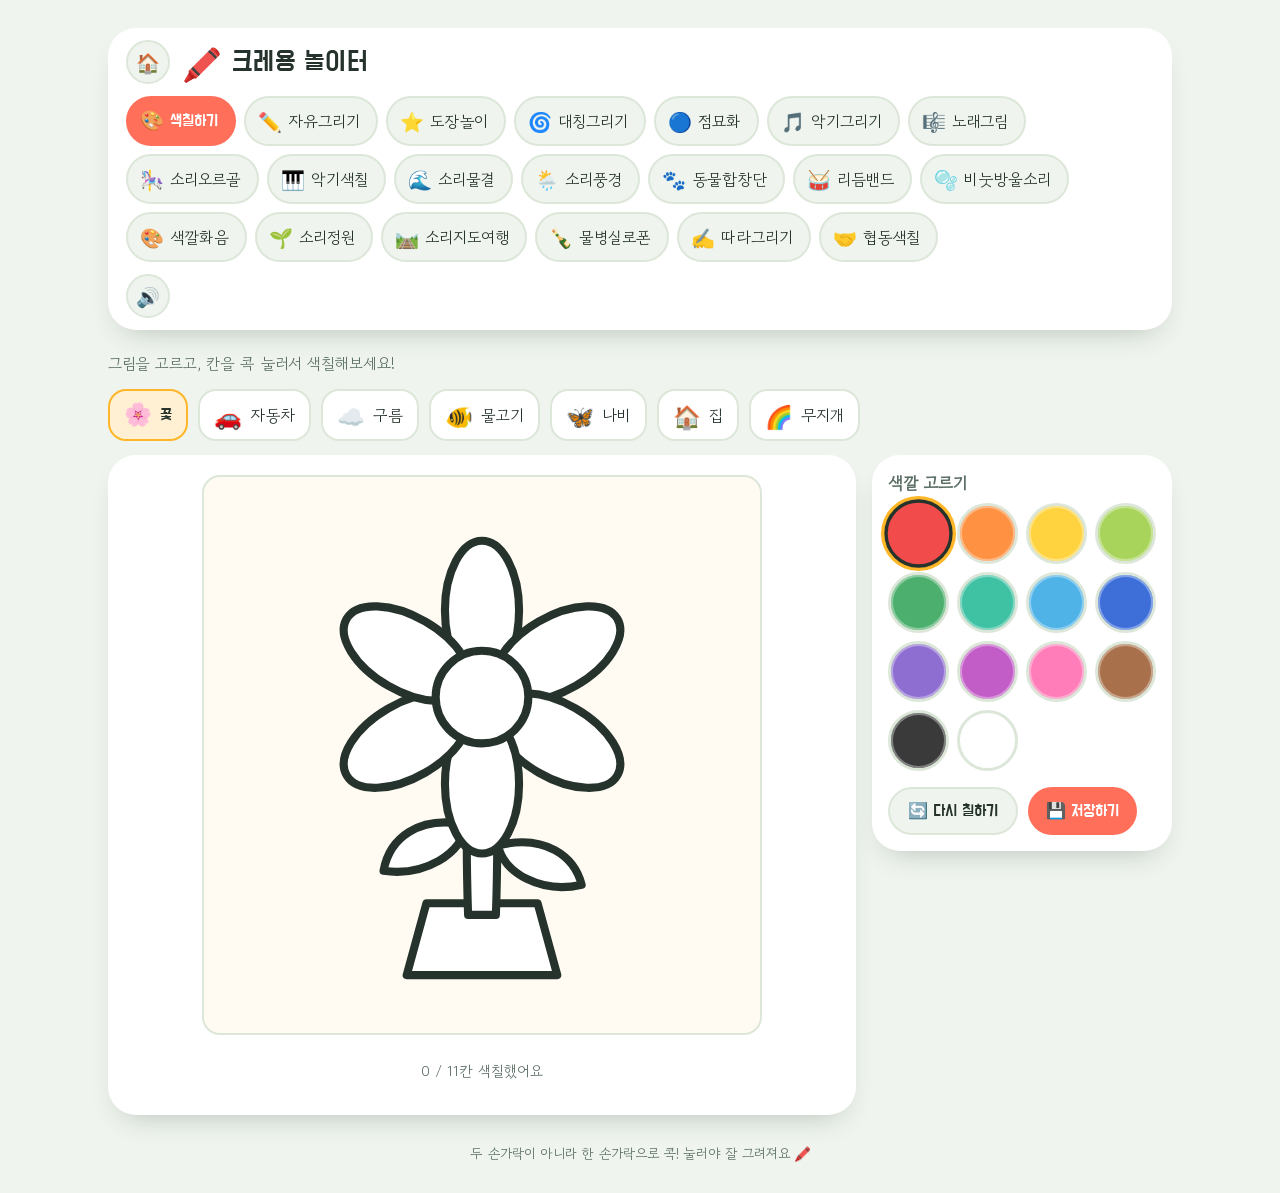
==== commit fc34fa7c: "크레용 놀이터 — 미술+음악 연결 활동 5가지 추가 (2탄) - 🫧 비눗방울소리: 방울 크기가 곧 음높이, 만든 순서대로 다시 톡톡 듣기 - 🎨 색깔화음: 겹쳐 칠한 색을 콕 누르" ====
--- a/crayon-playground/index.html
+++ b/crayon-playground/index.html
@@ -272,6 +272,11 @@
       <button class="tab-btn" role="tab" data-tab="weather" aria-selected="false"><span class="ic">🌦️</span>소리풍경</button>
       <button class="tab-btn" role="tab" data-tab="animals" aria-selected="false"><span class="ic">🐾</span>동물합창단</button>
       <button class="tab-btn" role="tab" data-tab="rhythm" aria-selected="false"><span class="ic">🥁</span>리듬밴드</button>
+      <button class="tab-btn" role="tab" data-tab="bubble" aria-selected="false"><span class="ic">🫧</span>비눗방울소리</button>
+      <button class="tab-btn" role="tab" data-tab="chord" aria-selected="false"><span class="ic">🎨</span>색깔화음</button>
+      <button class="tab-btn" role="tab" data-tab="garden" aria-selected="false"><span class="ic">🌱</span>소리정원</button>
+      <button class="tab-btn" role="tab" data-tab="journey" aria-selected="false"><span class="ic">🛤️</span>소리지도여행</button>
+      <button class="tab-btn" role="tab" data-tab="bottles" aria-selected="false"><span class="ic">🍾</span>물병실로폰</button>
       <button class="tab-btn" role="tab" data-tab="trace" aria-selected="false"><span class="ic">✍️</span>따라그리기</button>
       <button class="tab-btn" role="tab" data-tab="coop" aria-selected="false"><span class="ic">🤝</span>협동색칠</button>
     </nav>
@@ -734,6 +739,113 @@
       </div>
     </section>
 
+    <!-- ===================== BUBBLE MELODY PANEL ===================== -->
+    <section id="panel-bubble" class="panel" data-panel role="tabpanel" hidden>
+      <p class="hint">화면을 누르면 비눗방울이 생겨요. 작은 방울은 높은 소리, 큰 방울은 낮은 소리가 나요!</p>
+      <div class="workspace">
+        <div class="stage-wrap">
+          <div class="stage" id="bubbleStage"><canvas class="stage-canvas" id="bubbleCanvas" width="960" height="960"></canvas></div>
+        </div>
+        <div class="tray">
+          <div class="tray-section">
+            <h2>방울 크기</h2>
+            <div class="size-row" role="group" aria-label="방울 크기">
+              <button class="size-btn bubble-size-btn" data-size="26" aria-pressed="false"><span class="dot" style="width:8px;height:8px"></span></button>
+              <button class="size-btn bubble-size-btn" data-size="46" aria-pressed="true"><span class="dot" style="width:16px;height:16px"></span></button>
+              <button class="size-btn bubble-size-btn" data-size="70" aria-pressed="false"><span class="dot" style="width:26px;height:26px"></span></button>
+            </div>
+          </div>
+          <div class="tray-section actions">
+            <button class="btn btn-primary" id="bubblePlay">🎈 다 같이 톡톡</button>
+            <button class="btn btn-ghost" id="bubbleClear">🔄 지우기</button>
+            <button class="btn btn-ghost" id="bubbleSave">💾 저장하기</button>
+          </div>
+        </div>
+      </div>
+    </section>
+
+    <!-- ===================== COLOR CHORD PANEL ===================== -->
+    <section id="panel-chord" class="panel" data-panel role="tabpanel" hidden>
+      <p class="hint">색을 겹쳐서 자유롭게 칠해보세요. 그림을 콕 누르면 그 자리의 색이 화음(여러 음을 한번에)이 되어 들려요!</p>
+      <div class="workspace">
+        <div class="stage-wrap">
+          <div class="stage" id="chordStage"><canvas class="stage-canvas" id="chordCanvas" width="960" height="960"></canvas></div>
+        </div>
+        <div class="tray">
+          <div class="tray-section">
+            <h2>색깔 고르기</h2>
+            <div class="swatches" id="chordSwatches" role="group" aria-label="색깔 고르기"></div>
+          </div>
+          <div class="tray-section actions">
+            <button class="btn btn-ghost" id="chordClear">🔄 지우기</button>
+            <button class="btn btn-ghost" id="chordSave">💾 저장하기</button>
+          </div>
+        </div>
+      </div>
+    </section>
+
+    <!-- ===================== SOUND GARDEN PANEL ===================== -->
+    <section id="panel-garden" class="panel" data-panel role="tabpanel" hidden>
+      <p class="hint">같은 자리를 여러 번 누르면 꽃이 쑥쑥 자라면서 소리도 점점 높아져요. 여기저기 심어서 정원을 만들어보세요!</p>
+      <div class="workspace">
+        <div class="stage-wrap">
+          <div class="stage" id="gardenStage"><canvas class="stage-canvas" id="gardenCanvas" width="960" height="960"></canvas></div>
+        </div>
+        <div class="tray">
+          <div class="tray-section">
+            <h2>꽃 색깔</h2>
+            <div class="swatches" id="gardenSwatches" role="group" aria-label="꽃 색깔"></div>
+          </div>
+          <div class="tray-section actions">
+            <button class="btn btn-primary" id="gardenPlay">🌼 정원 노래 듣기</button>
+            <button class="btn btn-ghost" id="gardenClear">🔄 지우기</button>
+            <button class="btn btn-ghost" id="gardenSave">💾 저장하기</button>
+          </div>
+        </div>
+      </div>
+    </section>
+
+    <!-- ===================== SOUND PATH JOURNEY PANEL ===================== -->
+    <section id="panel-journey" class="panel" data-panel role="tabpanel" hidden>
+      <p class="hint">길을 그리고, 그 위에 표지판을 놓아보세요. ▶️ 를 누르면 친구가 길을 따라가며 표지판마다 소리를 내요!</p>
+      <div class="workspace">
+        <div class="stage-wrap">
+          <div class="stage" id="journeyStage"><canvas class="stage-canvas" id="journeyCanvas" width="960" height="960"></canvas></div>
+        </div>
+        <div class="tray">
+          <div class="tray-section">
+            <h2>표지판 고르기</h2>
+            <div class="stamp-row" id="journeyButtons" role="group" aria-label="표지판 고르기"></div>
+          </div>
+          <div class="tray-section actions">
+            <button class="btn btn-primary" id="journeyPlay">▶️ 여행 떠나기</button>
+            <button class="btn btn-ghost" id="journeyClear">🔄 지우기</button>
+            <button class="btn btn-ghost" id="journeySave">💾 저장하기</button>
+          </div>
+        </div>
+      </div>
+    </section>
+
+    <!-- ===================== WATER BOTTLE XYLOPHONE PANEL ===================== -->
+    <section id="panel-bottles" class="panel" data-panel role="tabpanel" hidden>
+      <p class="hint">병 안을 눌러서 물 높이를 정해보세요. 물이 많으면 낮은 소리, 적으면 높은 소리가 나요. 진짜 물병 실로폰처럼요!</p>
+      <div class="workspace">
+        <div class="stage-wrap">
+          <div class="stage" id="bottlesStage"><canvas class="stage-canvas" id="bottlesCanvas" width="960" height="960"></canvas></div>
+        </div>
+        <div class="tray">
+          <div class="tray-section">
+            <h2>물 색깔</h2>
+            <div class="swatches" id="bottlesSwatches" role="group" aria-label="물 색깔"></div>
+          </div>
+          <div class="tray-section actions">
+            <button class="btn btn-ghost" id="bottlesClear">🔄 지우기</button>
+            <button class="btn btn-ghost" id="bottlesSave">💾 저장하기</button>
+          </div>
+        </div>
+      </div>
+    </section>
+
     <!-- ===================== TRACING PANEL ===================== -->
     <section id="panel-trace" class="panel" data-panel role="tabpanel" hidden>
       <p class="hint">점선을 따라 손가락으로 그어보세요. 다 그으면 소리로 칭찬해줘요!</p>
@@ -1001,6 +1113,11 @@
     weather: document.getElementById('panel-weather'),
     animals: document.getElementById('panel-animals'),
     rhythm: document.getElementById('panel-rhythm'),
+    bubble: document.getElementById('panel-bubble'),
+    chord: document.getElementById('panel-chord'),
+    garden: document.getElementById('panel-garden'),
+    journey: document.getElementById('panel-journey'),
+    bottles: document.getElementById('panel-bottles'),
     trace: document.getElementById('panel-trace'),
     coop: document.getElementById('panel-coop')
   };
@@ -1011,7 +1128,7 @@
       Object.keys(panels).forEach(function (key) { panels[key].hidden = key !== tab; });
       stopScribble();
       isDrawing = false; symDrawing = false; dotDrawing = false; musicPlaying = false; traceDrawing = false;
-      stopSeq(); stopMusicBox(); stopWave(); stopAnimalChoir(); stopRhythm();
+      stopSeq(); stopMusicBox(); stopWave(); stopAnimalChoir(); stopRhythm(); stopJourney();
       playClick();
     });
   });
@@ -2007,6 +2124,370 @@
   });
   document.getElementById('rhythmSave').addEventListener('click', function () {
     rhythmCanvas.toBlob(function (blob) { if (blob) saveBlob(blob, '나의_리듬밴드.png'); }, 'image/png');
+  });
+
+  /* ================= BUBBLE MELODY TAB (방울 크기가 곧 음높이) ================= */
+  var bubbleCanvas = document.getElementById('bubbleCanvas');
+  var bbCtx = bubbleCanvas.getContext('2d');
+  fillPaper(bbCtx, bubbleCanvas);
+
+  var bubbleSize = 46;
+  Array.prototype.slice.call(document.querySelectorAll('.bubble-size-btn')).forEach(function (b) {
+    b.addEventListener('click', function () {
+      Array.prototype.forEach.call(b.parentNode.children, function (x) { x.setAttribute('aria-pressed', 'false'); });
+      b.setAttribute('aria-pressed', 'true');
+      bubbleSize = parseInt(b.getAttribute('data-size'), 10);
+      playClick();
+    });
+  });
+
+  var BUBBLE_COLORS = ['rgba(255,255,255,0.4)', 'rgba(79,179,232,0.35)', 'rgba(142,111,209,0.35)', 'rgba(63,193,163,0.35)', 'rgba(255,126,185,0.35)'];
+  var bubblesPlaced = [];
+  function bubbleFreq(size) { return 1200 - ((size - 26) / (70 - 26)) * 900; }
+  function drawBubble(x, y, size) {
+    var color = BUBBLE_COLORS[Math.floor(Math.random() * BUBBLE_COLORS.length)];
+    bbCtx.beginPath();
+    bbCtx.arc(x, y, size / 2, 0, Math.PI * 2);
+    bbCtx.fillStyle = color;
+    bbCtx.fill();
+    bbCtx.strokeStyle = 'rgba(38,51,44,0.4)';
+    bbCtx.lineWidth = 3;
+    bbCtx.stroke();
+    bbCtx.beginPath();
+    bbCtx.arc(x - size * 0.18, y - size * 0.18, size * 0.12, 0, Math.PI * 2);
+    bbCtx.fillStyle = 'rgba(255,255,255,0.85)';
+    bbCtx.fill();
+  }
+  function playBubbleTone(size) {
+    var f = bubbleFreq(size);
+    playTone({ freq: f, duration: .3, type: 'sine', gain: .18, sweepTo: f * 1.08 });
+  }
+  bubbleCanvas.addEventListener('pointerdown', function (e) {
+    var pt = canvasPoint(bubbleCanvas, e);
+    drawBubble(pt.x, pt.y, bubbleSize);
+    playBubbleTone(bubbleSize);
+    bubblesPlaced.push({ size: bubbleSize });
+  });
+  document.getElementById('bubblePlay').addEventListener('click', function () {
+    if (!bubblesPlaced.length) { showToast('방울을 먼저 만들어보세요! 🫧'); return; }
+    bubblesPlaced.forEach(function (b, i) { setTimeout(function () { playBubbleTone(b.size); }, i * 180); });
+  });
+  document.getElementById('bubbleClear').addEventListener('click', function () {
+    fillPaper(bbCtx, bubbleCanvas);
+    bubblesPlaced = [];
+    playClick();
+  });
+  document.getElementById('bubbleSave').addEventListener('click', function () {
+    bubbleCanvas.toBlob(function (blob) { if (blob) saveBlob(blob, '나의_비눗방울소리.png'); }, 'image/png');
+  });
+
+  /* ================= COLOR CHORD TAB (겹친 색이 화음이 됩니다) ================= */
+  var chordCanvas = document.getElementById('chordCanvas');
+  var chCtx = chordCanvas.getContext('2d');
+  fillPaper(chCtx, chordCanvas);
+  chCtx.lineCap = 'round'; chCtx.lineJoin = 'round';
+
+  var chordColor = '#F14B4B';
+  buildSwatches(document.getElementById('chordSwatches'), function (hex) { chordColor = hex; }, chordColor);
+
+  function playColorChord(pt) {
+    var data;
+    try {
+      var x = Math.max(0, Math.min(chordCanvas.width - 1, Math.round(pt.x)));
+      var y = Math.max(0, Math.min(chordCanvas.height - 1, Math.round(pt.y)));
+      data = chCtx.getImageData(x, y, 1, 1).data;
+    } catch (e) { return; }
+    var rFreq = 196 + (data[0] / 255) * 196;
+    var gFreq = 392 + (data[1] / 255) * 392;
+    var bFreq = 784 + (data[2] / 255) * 784;
+    playTone({ freq: rFreq, duration: .5, type: 'sine', gain: .15 });
+    playTone({ freq: gFreq, duration: .5, type: 'triangle', gain: .13 });
+    playTone({ freq: bFreq, duration: .5, type: 'sine', gain: .11 });
+  }
+
+  var chordDrawing = false, chordLast = null, chordMoved = false;
+  chordCanvas.addEventListener('pointerdown', function (e) {
+    chordDrawing = true; chordMoved = false;
+    chordCanvas.setPointerCapture(e.pointerId);
+    chordLast = canvasPoint(chordCanvas, e);
+    chCtx.beginPath(); chCtx.moveTo(chordLast.x, chordLast.y);
+  });
+  chordCanvas.addEventListener('pointermove', function (e) {
+    if (!chordDrawing) return;
+    if (!chordMoved) { chordMoved = true; startScribble(); }
+    var pt = canvasPoint(chordCanvas, e);
+    updateScribble(Math.hypot(pt.x - chordLast.x, pt.y - chordLast.y));
+    chCtx.globalAlpha = 0.55;
+    chCtx.strokeStyle = chordColor;
+    chCtx.lineWidth = 60;
+    chCtx.lineTo(pt.x, pt.y);
+    chCtx.stroke();
+    chCtx.globalAlpha = 1;
+    chordLast = pt;
+  });
+  function endChordStroke() {
+    if (!chordDrawing) return;
+    chordDrawing = false;
+    if (chordMoved) { stopScribble(); }
+    else { playColorChord(chordLast); }
+  }
+  chordCanvas.addEventListener('pointerup', endChordStroke);
+  chordCanvas.addEventListener('pointerleave', function () { if (chordDrawing) { chordDrawing = false; if (chordMoved) stopScribble(); } });
+  chordCanvas.addEventListener('pointercancel', function () { if (chordDrawing) { chordDrawing = false; if (chordMoved) stopScribble(); } });
+
+  document.getElementById('chordClear').addEventListener('click', function () { fillPaper(chCtx, chordCanvas); playClick(); });
+  document.getElementById('chordSave').addEventListener('click', function () {
+    chordCanvas.toBlob(function (blob) { if (blob) saveBlob(blob, '나의_색깔화음.png'); }, 'image/png');
+  });
+
+  /* ================= SOUND GARDEN TAB (반복해서 누르면 자라며 소리가 높아집니다) ================= */
+  var gardenCanvas = document.getElementById('gardenCanvas');
+  var gdCtx = gardenCanvas.getContext('2d');
+  var GARDEN_MAX_STAGE = 5, GARDEN_HIT_X = 50, GARDEN_Y0 = gardenCanvas.height - 60;
+  var gardenColor = '#4CAF6D';
+  buildSwatches(document.getElementById('gardenSwatches'), function (hex) { gardenColor = hex; }, gardenColor);
+  var gardenPlants = [];
+
+  function gardenNoteForStage(stage) { return SEQ_NOTES[Math.min(SEQ_NOTES.length - 1, stage + 2)]; }
+  function drawGarden() {
+    fillPaper(gdCtx, gardenCanvas);
+    gdCtx.strokeStyle = 'rgba(38,51,44,0.3)'; gdCtx.lineWidth = 4;
+    gdCtx.beginPath(); gdCtx.moveTo(0, GARDEN_Y0); gdCtx.lineTo(gardenCanvas.width, GARDEN_Y0); gdCtx.stroke();
+    gardenPlants.forEach(function (p) {
+      var stemH = 20 + p.stage * 30;
+      gdCtx.strokeStyle = '#4CAF6D'; gdCtx.lineWidth = 6;
+      gdCtx.beginPath(); gdCtx.moveTo(p.x, p.y); gdCtx.lineTo(p.x, p.y - stemH); gdCtx.stroke();
+      var flowerR = 8 + p.stage * 8;
+      if (p.stage > 0) {
+        gdCtx.fillStyle = p.color;
+        gdCtx.strokeStyle = '#26332C'; gdCtx.lineWidth = 3;
+        for (var k = 0; k < 6; k++) {
+          var ang = (Math.PI * 2 / 6) * k;
+          var cx = p.x + Math.cos(ang) * flowerR * 0.7, cy = (p.y - stemH) + Math.sin(ang) * flowerR * 0.7;
+          gdCtx.beginPath(); gdCtx.arc(cx, cy, flowerR * 0.55, 0, Math.PI * 2); gdCtx.fill(); gdCtx.stroke();
+        }
+        gdCtx.beginPath(); gdCtx.arc(p.x, p.y - stemH, flowerR * 0.5, 0, Math.PI * 2);
+        gdCtx.fillStyle = '#FFD23F'; gdCtx.fill(); gdCtx.stroke();
+      }
+    });
+  }
+  drawGarden();
+
+  gardenCanvas.addEventListener('pointerdown', function (e) {
+    var pt = canvasPoint(gardenCanvas, e);
+    var hit = null;
+    for (var i = 0; i < gardenPlants.length; i++) {
+      if (Math.abs(gardenPlants[i].x - pt.x) < GARDEN_HIT_X) { hit = gardenPlants[i]; break; }
+    }
+    if (hit) { if (hit.stage < GARDEN_MAX_STAGE) hit.stage++; }
+    else { hit = { x: pt.x, y: GARDEN_Y0, stage: 1, color: gardenColor }; gardenPlants.push(hit); }
+    playTone({ freq: gardenNoteForStage(hit.stage), duration: .3, type: 'triangle', gain: .2 });
+    drawGarden();
+  });
+  document.getElementById('gardenPlay').addEventListener('click', function () {
+    if (!gardenPlants.length) { showToast('꽃을 먼저 심어보세요! 🌱'); return; }
+    gardenPlants.forEach(function (p, i) { setTimeout(function () { playTone({ freq: gardenNoteForStage(p.stage), duration: .35, type: 'triangle', gain: .2 }); }, i * 220); });
+  });
+  document.getElementById('gardenClear').addEventListener('click', function () {
+    gardenPlants = [];
+    drawGarden();
+    playClick();
+  });
+  document.getElementById('gardenSave').addEventListener('click', function () {
+    gardenCanvas.toBlob(function (blob) { if (blob) saveBlob(blob, '나의_소리정원.png'); }, 'image/png');
+  });
+
+  /* ================= SOUND PATH JOURNEY TAB (그린 길을 따라 여행하며 소리를 냅니다) ================= */
+  var journeyCanvas = document.getElementById('journeyCanvas');
+  var jnCtx = journeyCanvas.getContext('2d');
+  var JOURNEY = ['🏠', '🌳', '⭐', '🎈', '🍎', '🌈'];
+  var JOURNEY_SOUND = {
+    '🏠': function () { playTone({ freq: 392, duration: .25, type: 'triangle', gain: .2 }); },
+    '🌳': function () { playTone({ freq: 329.63, duration: .3, type: 'sine', gain: .2 }); },
+    '⭐': function () { playSparkle(); },
+    '🎈': function () { playTone({ freq: 600, sweepTo: 900, duration: .2, type: 'sine', gain: .18 }); },
+    '🍎': function () { playTone({ freq: 523.25, duration: .18, type: 'square', gain: .16 }); },
+    '🌈': function () { [1, 2, 3].forEach(function (i, idx) { playTone({ freq: PENTATONIC[i], duration: .16, type: 'triangle', gain: .16, delay: idx * .08 }); }); }
+  };
+  var currentLandmark = JOURNEY[0];
+  var journeyButtonsEl = document.getElementById('journeyButtons');
+  JOURNEY.forEach(function (emoji, idx) {
+    var b = document.createElement('button');
+    b.className = 'stamp-btn';
+    b.textContent = emoji;
+    b.setAttribute('aria-pressed', String(idx === 0));
+    b.addEventListener('click', function () {
+      Array.prototype.forEach.call(journeyButtonsEl.children, function (c) { c.setAttribute('aria-pressed', 'false'); });
+      b.setAttribute('aria-pressed', 'true');
+      currentLandmark = emoji;
+      playClick();
+    });
+    journeyButtonsEl.appendChild(b);
+  });
+
+  var journeyPath = [], journeyLandmarks = [];
+  function drawJourney(travelerPos) {
+    fillPaper(jnCtx, journeyCanvas);
+    if (journeyPath.length > 1) {
+      jnCtx.lineCap = 'round'; jnCtx.lineJoin = 'round';
+      jnCtx.strokeStyle = '#A9714B';
+      jnCtx.lineWidth = 22;
+      jnCtx.beginPath();
+      jnCtx.moveTo(journeyPath[0].x, journeyPath[0].y);
+      for (var i = 1; i < journeyPath.length; i++) jnCtx.lineTo(journeyPath[i].x, journeyPath[i].y);
+      jnCtx.stroke();
+      jnCtx.strokeStyle = 'rgba(255,255,255,0.55)';
+      jnCtx.lineWidth = 4;
+      jnCtx.setLineDash([18, 14]);
+      jnCtx.stroke();
+      jnCtx.setLineDash([]);
+    }
+    journeyLandmarks.forEach(function (l) {
+      jnCtx.font = '64px sans-serif';
+      jnCtx.textAlign = 'center'; jnCtx.textBaseline = 'middle';
+      jnCtx.fillText(l.emoji, l.x, l.y);
+    });
+    if (travelerPos) {
+      jnCtx.font = '56px sans-serif';
+      jnCtx.textAlign = 'center'; jnCtx.textBaseline = 'middle';
+      jnCtx.fillText('🚗', travelerPos.x, travelerPos.y);
+    }
+  }
+  drawJourney(null);
+
+  var journeyDrawing = false, journeyLast = null, journeyMoved = false;
+  journeyCanvas.addEventListener('pointerdown', function (e) {
+    journeyDrawing = true; journeyMoved = false;
+    journeyCanvas.setPointerCapture(e.pointerId);
+    journeyLast = canvasPoint(journeyCanvas, e);
+  });
+  journeyCanvas.addEventListener('pointermove', function (e) {
+    if (!journeyDrawing) return;
+    var pt = canvasPoint(journeyCanvas, e);
+    var dist = Math.hypot(pt.x - journeyLast.x, pt.y - journeyLast.y);
+    if (dist > 6) {
+      if (!journeyMoved) { journeyMoved = true; journeyPath.push(journeyLast); startScribble(); }
+      updateScribble(dist);
+      journeyPath.push(pt);
+      journeyLast = pt;
+      drawJourney(null);
+    }
+  });
+  function endJourneyStroke() {
+    if (!journeyDrawing) return;
+    journeyDrawing = false;
+    if (journeyMoved) { stopScribble(); }
+    else { journeyLandmarks.push({ x: journeyLast.x, y: journeyLast.y, emoji: currentLandmark }); JOURNEY_SOUND[currentLandmark](); drawJourney(null); }
+  }
+  journeyCanvas.addEventListener('pointerup', endJourneyStroke);
+  journeyCanvas.addEventListener('pointerleave', function () { if (journeyDrawing) { journeyDrawing = false; if (journeyMoved) stopScribble(); } });
+  journeyCanvas.addEventListener('pointercancel', function () { if (journeyDrawing) { journeyDrawing = false; if (journeyMoved) stopScribble(); } });
+
+  var journeyActive = false, journeyStartTime = 0, journeyTriggered = null, journeyRAF = null;
+  var JOURNEY_DURATION_MS = 6000;
+  function journeyLoop(ts) {
+    if (!journeyActive) return;
+    if (!journeyStartTime) journeyStartTime = ts;
+    var t = Math.min(1, (ts - journeyStartTime) / JOURNEY_DURATION_MS);
+    var idx = Math.min(journeyPath.length - 1, Math.floor(t * (journeyPath.length - 1)));
+    var pos = journeyPath[idx];
+    journeyLandmarks.forEach(function (l, li) {
+      if (!journeyTriggered[li] && Math.hypot(pos.x - l.x, pos.y - l.y) < 55) { journeyTriggered[li] = true; JOURNEY_SOUND[l.emoji](); }
+    });
+    drawJourney(pos);
+    if (t < 1) { journeyRAF = requestAnimationFrame(journeyLoop); }
+    else { stopJourney(); }
+  }
+  function stopJourney() {
+    if (!journeyActive) return;
+    journeyActive = false;
+    journeyStartTime = 0;
+    if (journeyRAF) cancelAnimationFrame(journeyRAF);
+    journeyRAF = null;
+    document.getElementById('journeyPlay').textContent = '▶️ 여행 떠나기';
+    drawJourney(null);
+  }
+  document.getElementById('journeyPlay').addEventListener('click', function () {
+    if (journeyActive) { stopJourney(); playClick(); return; }
+    if (journeyPath.length < 2) { showToast('먼저 길을 그려보세요! 🛤️'); return; }
+    journeyActive = true;
+    journeyStartTime = 0;
+    journeyTriggered = journeyLandmarks.map(function () { return false; });
+    document.getElementById('journeyPlay').textContent = '⏹️ 멈추기';
+    journeyRAF = requestAnimationFrame(journeyLoop);
+  });
+  document.getElementById('journeyClear').addEventListener('click', function () {
+    journeyPath = []; journeyLandmarks = [];
+    stopJourney();
+    drawJourney(null);
+    playClick();
+  });
+  document.getElementById('journeySave').addEventListener('click', function () {
+    journeyCanvas.toBlob(function (blob) { if (blob) saveBlob(blob, '나의_소리지도여행.png'); }, 'image/png');
+  });
+
+  /* ================= WATER BOTTLE XYLOPHONE TAB (물 높이가 곧 음높이) ================= */
+  var bottlesCanvas = document.getElementById('bottlesCanvas');
+  var btCtx = bottlesCanvas.getContext('2d');
+  var BOTTLE_COUNT = 8, BOTTLE_TOP = 60, BOTTLE_BOTTOM = 900, BOTTLE_GAP = 16;
+  var BOTTLE_H = BOTTLE_BOTTOM - BOTTLE_TOP;
+  var bottleFill = new Array(BOTTLE_COUNT).fill(0.5);
+  var bottleColor = new Array(BOTTLE_COUNT).fill('#4EA8DE');
+  var bottlesCurrentColor = '#4EA8DE';
+  buildSwatches(document.getElementById('bottlesSwatches'), function (hex) { bottlesCurrentColor = hex; }, bottlesCurrentColor);
+
+  function bottleWidth() { return (bottlesCanvas.width - BOTTLE_GAP * (BOTTLE_COUNT + 1)) / BOTTLE_COUNT; }
+  function bottleX(i) { return BOTTLE_GAP + i * (bottleWidth() + BOTTLE_GAP); }
+  function drawBottles() {
+    fillPaper(btCtx, bottlesCanvas);
+    var w = bottleWidth();
+    for (var i = 0; i < BOTTLE_COUNT; i++) {
+      var x = bottleX(i);
+      var fillH = bottleFill[i] * BOTTLE_H;
+      btCtx.save();
+      btCtx.beginPath();
+      btCtx.rect(x, BOTTLE_TOP, w, BOTTLE_H);
+      btCtx.clip();
+      btCtx.fillStyle = bottleColor[i];
+      btCtx.globalAlpha = 0.75;
+      btCtx.fillRect(x, BOTTLE_BOTTOM - fillH, w, fillH);
+      btCtx.globalAlpha = 1;
+      btCtx.restore();
+      btCtx.strokeStyle = '#26332C'; btCtx.lineWidth = 6;
+      btCtx.beginPath();
+      if (btCtx.roundRect) btCtx.roundRect(x, BOTTLE_TOP, w, BOTTLE_H, 14);
+      else btCtx.rect(x, BOTTLE_TOP, w, BOTTLE_H);
+      btCtx.stroke();
+    }
+  }
+  drawBottles();
+
+  function bottleFreqFor(i) { return 220 * Math.pow(4, 1 - bottleFill[i]); }
+  function bottleAt(pt) {
+    var w = bottleWidth();
+    for (var i = 0; i < BOTTLE_COUNT; i++) {
+      var x = bottleX(i);
+      if (pt.x >= x && pt.x <= x + w && pt.y >= BOTTLE_TOP && pt.y <= BOTTLE_BOTTOM) return i;
+    }
+    return -1;
+  }
+  bottlesCanvas.addEventListener('pointerdown', function (e) {
+    var pt = canvasPoint(bottlesCanvas, e);
+    var i = bottleAt(pt);
+    if (i < 0) return;
+    bottleFill[i] = Math.max(0.05, Math.min(1, (BOTTLE_BOTTOM - pt.y) / BOTTLE_H));
+    bottleColor[i] = bottlesCurrentColor;
+    drawBottles();
+    playTone({ freq: bottleFreqFor(i), duration: .5, type: 'sine', gain: .2 });
+  });
+  document.getElementById('bottlesClear').addEventListener('click', function () {
+    bottleFill = new Array(BOTTLE_COUNT).fill(0.5);
+    bottleColor = new Array(BOTTLE_COUNT).fill('#4EA8DE');
+    drawBottles();
+    playClick();
+  });
+  document.getElementById('bottlesSave').addEventListener('click', function () {
+    bottlesCanvas.toBlob(function (blob) { if (blob) saveBlob(blob, '나의_물병실로폰.png'); }, 'image/png');
   });
 
   /* ================= TRACING TAB ================= */
